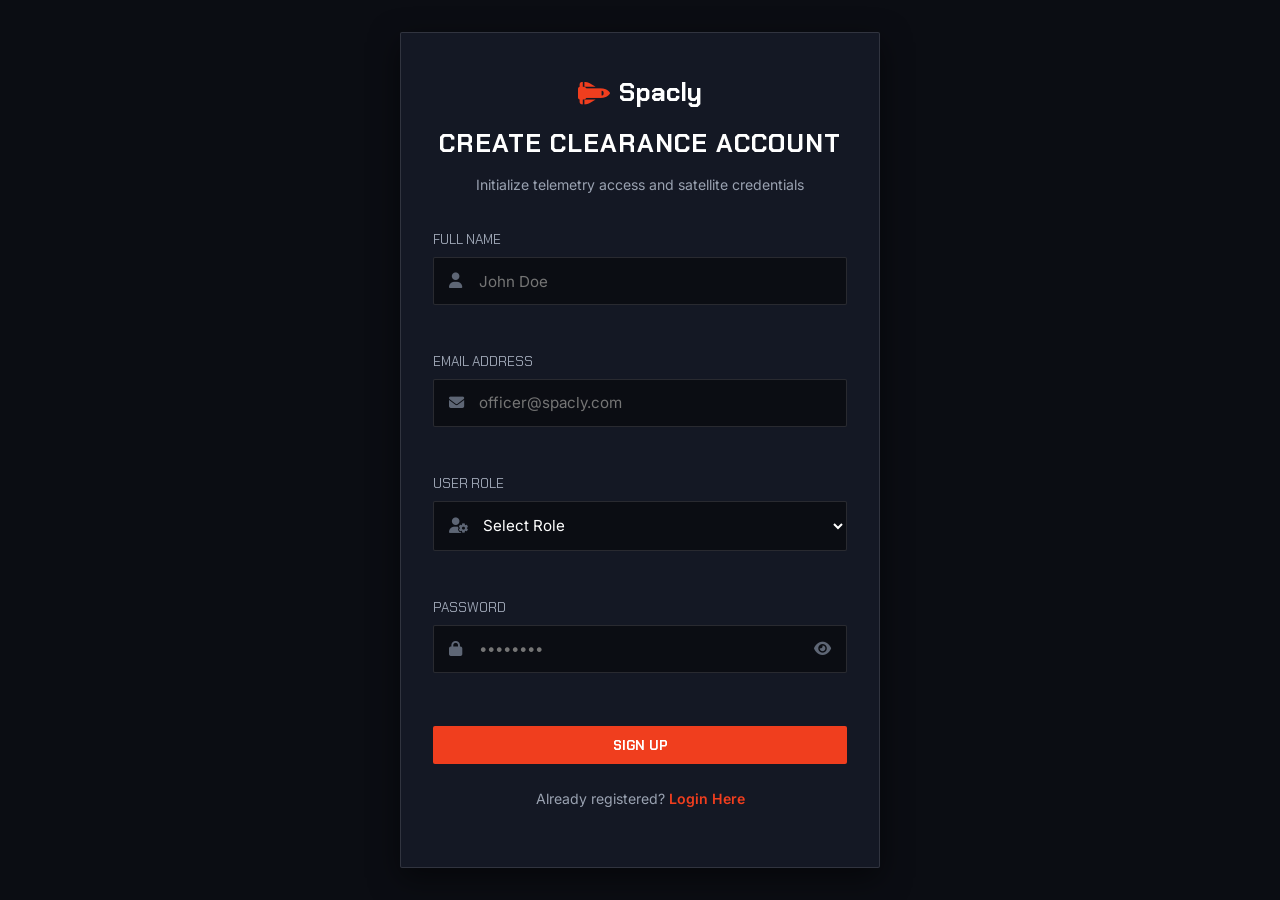
==== auth.html @ 677c9299 "Add files via upload" ====
<!DOCTYPE html>
<html lang="en">

<head>
    <meta charset="UTF-8">
    <meta name="viewport" content="width=device-width, initial-scale=1.0">
    <title>Authentication | Spacly Aerospace</title>

    <link rel="preconnect" href="https://fonts.googleapis.com">
    <link rel="preconnect" href="https://fonts.gstatic.com" crossorigin>
    <link
        href="https://fonts.googleapis.com/css2?family=Chakra+Petch:wght@600;700;800&family=Inter:wght@400;500;600&display=swap"
        rel="stylesheet">
    <link rel="stylesheet" href="https://cdnjs.cloudflare.com/ajax/libs/font-awesome/6.5.1/css/all.min.css" />
    <link rel="stylesheet" href="https://unpkg.com/aos@next/dist/aos.css" />

    <link rel="stylesheet" href="root.css">
    <link rel="stylesheet" href="auth.css">
    <link rel="stylesheet" href="style.css">
</head>

<body>

    <main class="auth-wrapper">
        <div class="container">

            <!-- SIGN UP SECTION -->
            <div class="auth-card" id="signupCard" data-aos="zoom-in">
                <a href="index.html" class="logo">
                    <i class="fa-solid fa-shuttle-space"></i>
                    <span>Spacly</span>
                </a>
                <h2 class="auth-title">Create Clearance Account</h2>
                <p class="auth-subtitle">Initialize telemetry access and satellite credentials</p>

                <form class="auth-form" id="signupForm" novalidate>
                    <div class="input-group">
                        <label for="signupName">Full Name</label>
                        <div class="input-field">
                            <i class="fa-solid fa-user field-icon"></i>
                            <input type="text" id="signupName" placeholder="John Doe" required>
                        </div>
                        <span class="error-msg" id="signupNameError"></span>
                    </div>

                    <div class="input-group">
                        <label for="signupEmail">Email Address</label>
                        <div class="input-field">
                            <i class="fa-solid fa-envelope field-icon"></i>
                            <input type="email" id="signupEmail" placeholder="officer@spacly.com" required>
                        </div>
                        <span class="error-msg" id="signupEmailError"></span>
                    </div>

                    <div class="input-group">
                        <label for="signupRole">User Role</label>
                        <div class="input-field">
                            <i class="fa-solid fa-user-gear field-icon"></i>
                            <select id="signupRole" required>
                                <option value="" disabled selected>Select Role</option>
                                <option value="Client">Client</option>
                                <option value="Admin">Admin</option>
                            </select>
                        </div>
                        <span class="error-msg" id="signupRoleError"></span>
                    </div>

                    <div class="input-group">
                        <label for="signupPassword">Password</label>
                        <div class="input-field">
                            <i class="fa-solid fa-lock field-icon"></i>
                            <input type="password" id="signupPassword" placeholder="••••••••" required>
                            <i class="fa-solid fa-eye toggle-password"></i>
                        </div>
                        <span class="error-msg" id="signupPasswordError"></span>
                    </div>

                    <button type="submit" class="btn-join btn-auth">Sign Up</button>
                </form>

                <p class="auth-switch">Already registered? <a href="#" id="toLoginBtn">Login Here</a></p>
            </div>

            <!-- LOGIN SECTION -->
            <div class="auth-card hidden" id="loginCard" data-aos="zoom-in">
                <a href="index.html" class="logo">
                    <i class="fa-solid fa-shuttle-space"></i>
                    <span>Spacly</span>
                </a>
                <h2 class="auth-title">Mission Control Login</h2>
                <p class="auth-subtitle">Enter orbital credentials to access dashboard</p>

                <form class="auth-form" id="loginForm" novalidate>
                    <div class="input-group">
                        <label for="loginEmail">Email Address</label>
                        <div class="input-field">
                            <i class="fa-solid fa-envelope field-icon"></i>
                            <input type="email" id="loginEmail" placeholder="officer@spacly.com" required>
                        </div>
                        <span class="error-msg" id="loginEmailError"></span>
                    </div>

                    <div class="input-group">
                        <label for="loginPassword">Password</label>
                        <div class="input-field">
                            <i class="fa-solid fa-lock field-icon"></i>
                            <input type="password" id="loginPassword" placeholder="••••••••" required>
                            <i class="fa-solid fa-eye toggle-password"></i>
                        </div>
                        <span class="error-msg" id="loginPasswordError"></span>
                    </div>

                    <div class="forgot-pass-wrapper">
                        <a href="#" id="toForgotBtn">Forgot Password?</a>
                    </div>

                    <button type="submit" class="btn-join btn-auth">Login</button>
                </form>

                <p class="auth-switch">Need clearance? <a href="#" id="toSignupBtn">Sign Up Here</a></p>
            </div>

            <!-- FORGOT PASSWORD SECTION -->
            <div class="auth-card hidden" id="forgotCard" data-aos="zoom-in">
                <a href="index.html" class="logo">
                    <i class="fa-solid fa-shuttle-space"></i>
                    <span>Spacly</span>
                </a>
                <h2 class="auth-title">Reset Passcode</h2>
                <p class="auth-subtitle">Provide your email address to initiate recovery protocol</p>

                <form class="auth-form" id="forgotForm" novalidate>
                    <div class="input-group">
                        <label for="forgotEmail">Email Address</label>
                        <div class="input-field">
                            <i class="fa-solid fa-envelope field-icon"></i>
                            <input type="email" id="forgotEmail" placeholder="officer@spacly.com" required>
                        </div>
                        <span class="error-msg" id="forgotEmailError"></span>
                    </div>

                    <button type="submit" class="btn-join btn-auth">Send Recovery Signal</button>
                </form>

                <p class="auth-switch">Remember credentials? <a href="#" id="backToLoginBtn">Back to Login</a></p>
            </div>

        </div>
    </main>

    <script src="https://unpkg.com/aos@next/dist/aos.js"></script>
    <script src="auth.js"></script>


    <script>

       document.addEventListener('DOMContentLoaded', () => {
    if (typeof AOS !== 'undefined') {
        AOS.init({ duration: 800, once: true });
    }

    const signupCard = document.getElementById('signupCard');
    const loginCard = document.getElementById('loginCard');
    const forgotCard = document.getElementById('forgotCard');

    const toLoginBtn = document.getElementById('toLoginBtn');
    const toSignupBtn = document.getElementById('toSignupBtn');
    const toForgotBtn = document.getElementById('toForgotBtn');
    const backToLoginBtn = document.getElementById('backToLoginBtn');

    function switchCard(hideCard, showCard) {
        hideCard.classList.add('hidden');
        showCard.classList.remove('hidden');
    }

    toLoginBtn.addEventListener('click', (e) => { e.preventDefault(); switchCard(signupCard, loginCard); });
    toSignupBtn.addEventListener('click', (e) => { e.preventDefault(); switchCard(loginCard, signupCard); });
    toForgotBtn.addEventListener('click', (e) => { e.preventDefault(); switchCard(loginCard, forgotCard); });
    backToLoginBtn.addEventListener('click', (e) => { e.preventDefault(); switchCard(forgotCard, loginCard); });

    document.querySelectorAll('.toggle-password').forEach(icon => {
        icon.addEventListener('click', () => {
            const input = icon.previousElementSibling;
            if (input.type === 'password') {
                input.type = 'text';
                icon.classList.replace('fa-eye', 'fa-eye-slash');
            } else {
                input.type = 'password';
                icon.classList.replace('fa-eye-slash', 'fa-eye');
            }
        });
    });

    const alphaRegex = /^[A-Za-z\s]+$/;
    const emailRegex = /^[^\s@]+@[^\s@]+\.[^\s@]+$/;

    const signupForm = document.getElementById('signupForm');
    signupForm.addEventListener('submit', (e) => {
        e.preventDefault();
        let isValid = true;

        const nameInput = document.getElementById('signupName');
        const emailInput = document.getElementById('signupEmail');
        const roleInput = document.getElementById('signupRole');
        const passwordInput = document.getElementById('signupPassword');

        const nameErr = document.getElementById('signupNameError');
        const emailErr = document.getElementById('signupEmailError');
        const roleErr = document.getElementById('signupRoleError');
        const passErr = document.getElementById('signupPasswordError');

        if (!nameInput.value.trim()) {
            nameErr.textContent = 'Name is required.';
            isValid = false;
        } else if (!alphaRegex.test(nameInput.value.trim())) {
            nameErr.textContent = 'Name must only contain alphabets.';
            isValid = false;
        } else {
            nameErr.textContent = '';
        }

        if (!emailInput.value.trim()) {
            emailErr.textContent = 'Email is required.';
            isValid = false;
        } else if (!emailRegex.test(emailInput.value.trim())) {
            emailErr.textContent = 'Invalid email format (e.g. user@domain.com).';
            isValid = false;
        } else {
            emailErr.textContent = '';
        }

        if (!roleInput.value) {
            roleErr.textContent = 'Please select a role.';
            isValid = false;
        } else {
            roleErr.textContent = '';
        }

        if (!passwordInput.value) {
            passErr.textContent = 'Password is required.';
            isValid = false;
        } else if (passwordInput.value.length < 6) {
            passErr.textContent = 'Password must be at least 6 characters.';
            isValid = false;
        } else {
            passErr.textContent = '';
        }

        if (isValid) {
            const userData = {
                name: nameInput.value.trim(),
                email: emailInput.value.trim(),
                role: roleInput.value,
                password: passwordInput.value
            };
            localStorage.setItem('registeredUser', JSON.stringify(userData));
            signupForm.reset();
            switchCard(signupCard, loginCard);
        }
    });

    const loginForm = document.getElementById('loginForm');
    loginForm.addEventListener('submit', (e) => {
        e.preventDefault();
        let isValid = true;

        const emailInput = document.getElementById('loginEmail');
        const passwordInput = document.getElementById('loginPassword');

        const emailErr = document.getElementById('loginEmailError');
        const passErr = document.getElementById('loginPasswordError');

        if (!emailInput.value.trim()) {
            emailErr.textContent = 'Email is required.';
            isValid = false;
        } else if (!emailRegex.test(emailInput.value.trim())) {
            emailErr.textContent = 'Invalid email format.';
            isValid = false;
        } else {
            emailErr.textContent = '';
        }

        if (!passwordInput.value) {
            passErr.textContent = 'Password is required.';
            isValid = false;
        } else {
            passErr.textContent = '';
        }

        if (isValid) {
            const savedUser = JSON.parse(localStorage.getItem('registeredUser'));

            if (savedUser && savedUser.email === emailInput.value.trim() && savedUser.password === passwordInput.value) {
                sessionStorage.setItem('activeUserEmail', savedUser.email);
                sessionStorage.setItem('activeUserRole', savedUser.role);

                // Role-based redirection logic
                if (savedUser.role === 'Admin') {
                    window.location.href = 'admin.html';
                } else {
                    window.location.href = 'client.html';
                }
            } else {
                emailErr.textContent = 'Invalid email or password credentials.';
            }
        }
    });

    const forgotForm = document.getElementById('forgotForm');
    forgotForm.addEventListener('submit', (e) => {
        e.preventDefault();
        const emailInput = document.getElementById('forgotEmail');
        const emailErr = document.getElementById('forgotEmailError');

        if (!emailInput.value.trim()) {
            emailErr.textContent = 'Email is required.';
        } else if (!emailRegex.test(emailInput.value.trim())) {
            emailErr.textContent = 'Invalid email format.';
        } else {
            emailErr.textContent = '';
            window.location.href = 'error.html';
        }
    });
});

    </script>


</body>

</html>
---- root.css ----
/* ==========================================================================
   1. Google Fonts Import (Aerospace Modern & Technical Typography)
   ========================================================================== */
@import url('https://fonts.googleapis.com/css2?family=Inter:wght@300;400;500;600&family=Orbitron:wght@600;700;800;900&family=Rajdhani:wght@500;600;700&display=swap');

/* ==========================================================================
   2. Aerospace Theme Root Variables
   ========================================================================== */
:root {
  /* Primary Backgrounds & Neutrals */
  --color-bg-main: #0b0d13;       /* Deep space canvas */
  --color-bg-surface: #141824;    /* Dark card background */
  --color-bg-overlay: #00000080;   /* Overlay for hero video/images */

  /* Brand Accents & Interactive Elements */
  --color-accent-primary: #f03e1e; /* Rocket thrust orange-red */
  --color-accent-hover: #d32f13;   /* Darker red hover state */
  --color-accent-glow: rgba(240, 62, 30, 0.35); /* Glow shadow for buttons */

  /* Typography Colors */
  --color-text-primary: #ffffff;   /* Crisp white */
  --color-text-secondary: #9aa2b1; /* Metallic light gray */
  --color-text-muted: #5e6675;     /* Subtle grey */
  --border-light: rgba(255, 255, 255, 0.12);

  /* Aerospace Font Families */
  --font-heading: 'Orbitron', 'Rajdhani', sans-serif; /* High-tech industrial heading */
  --font-sans: 'Inter', system-ui, -apple-system, sans-serif; /* Body copy */

  /* Layout & Utility Variables */
  --navbar-height: 80px;
  --transition-smooth: all 0.3s cubic-bezier(0.16, 1, 0.3, 1);

  /* Typography Scale & Line Heights */
  --fs-h1: clamp(2.5rem, 5vw, 4.5rem); /* Responsive fluid header size */
  --fs-h2: 2.25rem;
  --fs-h3: 1.5rem;
  --fs-p: 1rem;
  --lh-body: 1.6;
  --lh-heading: 1.1;

  /* Quick Radius Settings */
  --radius-sm: 4px;
  --radius-md: 6px;
  --radius-lg: 10px;
  --radius-full: 9999px;

  /* Elevation & Shadows */
  --shadow-sm: 0 2px 8px rgba(0, 0, 0, 0.3);
  --shadow-md: 0 8px 24px rgba(0, 0, 0, 0.5);
  --shadow-glow: 0 0 20px var(--color-accent-glow);
}

/* ==========================================================================
   3. Global Reset & Canvas
   ========================================================================== */

* {
  margin: 0;
  padding: 0;
  box-sizing: border-box;
}

html {
  scroll-behavior: smooth;
  /* Removed height: 100% and overflow-y: scroll */
}

body {
  background-color: var(--color-bg-main);
  color: var(--color-text-primary);
  font-family: var(--font-sans);
  line-height: var(--lh-body);
  -webkit-font-smoothing: antialiased;
  
  /* Standard overflow management to prevent horizontal scroll without duplicate vertical bars */
  overflow-x: hidden;
  min-height: 100vh; 
}

.container {
  width: 100%;
  max-width: 1440px;
  margin: 0 auto;
  padding: 0 2rem;
}

/* ==========================================================================
   4. Aerospace Typography Bindings
   ========================================================================== */
h1, h2, h3, h4, h5, h6 {
  font-family: var(--font-heading);
  color: var(--color-text-primary);
  font-weight: 800;
  line-height: var(--lh-heading);
  text-transform: uppercase; /* Gives titles an authoritative tech feel */
  letter-spacing: 0.05em;     /* Expands letter spacing like spacecraft logos */
  margin-bottom: 1rem;
}

h1 { 
  font-size: var(--fs-h1); 
  letter-spacing: 0.08em;
}

h2 { font-size: var(--fs-h2); }
h3 { font-size: var(--fs-h3); }

p {
  font-size: var(--fs-p);
  margin-bottom: 1rem;
  color: var(--color-text-secondary);
}

a {
  text-decoration: none;
  color: inherit;
  transition: var(--transition-smooth);
}

ul {
  list-style: none;
}

/* ==========================================================================
   5. Engineered Buttons
   ========================================================================== */
.btn {
  display: inline-flex;
  align-items: center;
  justify-content: center;
  gap: 0.5rem;
  padding: 0.85rem 1.75rem;
  font-family: var(--font-heading);
  font-size: 0.95rem;
  font-weight: 700;
  text-transform: uppercase;
  letter-spacing: 0.05em;
  line-height: 1;
  border-radius: var(--radius-sm); /* Sleek, sharper edges for aerospace look */
  border: 1px solid transparent;
  cursor: pointer;
  user-select: none;
  white-space: nowrap;
  transition: var(--transition-smooth);
  position: relative;
  overflow: hidden;
}

.btn:active {
  transform: scale(0.98);
}

/* Primary Rocket Orange Button */
.btn-primary {
  background-color: var(--color-accent-primary);
  color: var(--color-text-primary);
  box-shadow: var(--shadow-sm);
}

.btn-primary:hover {
  background-color: var(--color-accent-hover);
  box-shadow: var(--shadow-glow);
  transform: translateY(-2px);
}

/* Secondary / Dark Surface Button */
.btn-secondary {
  background-color: var(--color-bg-surface);
  color: var(--color-text-primary);
  border: 1px solid var(--border-light);
}

.btn-secondary:hover {
  border-color: var(--color-accent-primary);
  color: var(--color-text-primary);
  transform: translateY(-2px);
  box-shadow: var(--shadow-md);
}

/* Ghost / Outline Button */
.btn-outline {
  background-color: transparent;
  color: var(--color-text-primary);
  border: 1px solid var(--color-text-secondary);
}

.btn-outline:hover {
  border-color: var(--color-accent-primary);
  color: var(--color-accent-primary);
  transform: translateY(-2px);
}

/* Button Size Modifier: Large */
.btn-lg {
  padding: 1.1rem 2.25rem;
  font-size: 1.05rem;
  border-radius: var(--radius-md);
}
---- auth.css ----
.auth-wrapper,
.dashboard-wrapper {
  min-height: 100vh;
  display: flex;
  align-items: center;
  justify-content: center;
  padding: 2rem 1rem;
}

.auth-card,
.dashboard-card {
  max-width: 480px;
  width: 100%;
  margin: 0 auto;
  background-color: var(--color-bg-surface);
  border: 1px solid var(--border-light, rgba(255, 255, 255, 0.1));
  border-radius: var(--border-radius-btn, 2px);
  padding: 2.5rem 2rem;
  box-shadow: 0 10px 30px rgba(0, 0, 0, 0.5);
  display: flex;
  flex-direction: column;
  align-items: center;
  text-align: center;
}

.auth-card.hidden {
  display: none !important;
}

.auth-title {
  margin-top: 1rem;
  font-size: 1.6rem;
}

.auth-subtitle {
  color: var(--color-text-secondary);
  font-size: 0.88rem;
  margin-bottom: 2rem;
}

.auth-form {
  width: 100%;
  display: flex;
  flex-direction: column;
  gap: 1.2rem;
  text-align: left;
}

.input-group {
  display: flex;
  flex-direction: column;
  gap: 0.4rem;
}

.input-group label {
  font-family: 'Chakra Petch', sans-serif;
  font-size: 0.85rem;
  color: var(--color-text-secondary);
  text-transform: uppercase;
}

.input-field {
  position: relative;
  display: flex;
  align-items: center;
}

.field-icon {
  position: absolute;
  left: 1rem;
  color: var(--color-text-muted);
  font-size: 0.95rem;
}

.input-field input,
.input-field select {
  width: 100%;
  padding: 0.85rem 2.8rem 0.85rem 2.8rem;
  background-color: var(--color-bg-main);
  border: 1px solid var(--border-light, rgba(255, 255, 255, 0.1));
  color: var(--color-text-primary);
  border-radius: var(--border-radius-btn, 2px);
  outline: none;
  font-family: 'Inter', sans-serif;
  font-size: 0.95rem;
  transition: var(--transition-speed, 0.3s ease);
}

.input-field select option {
  background-color: var(--color-bg-main);
  color: var(--color-text-primary);
}

.input-field input:focus,
.input-field select:focus {
  border-color: var(--color-accent-primary);
}

.toggle-password {
  position: absolute;
  right: 1rem;
  color: var(--color-text-muted);
  cursor: pointer;
  font-size: 0.95rem;
  transition: var(--transition-speed, 0.3s ease);
}

.toggle-password:hover {
  color: var(--color-accent-primary);
}

.error-msg {
  color: var(--color-accent-primary);
  font-size: 0.78rem;
  min-height: 18px;
  display: block;
  margin-top: 2px;
}

.forgot-pass-wrapper {
  text-align: right;
  margin-top: -0.5rem;
}

.forgot-pass-wrapper a {
  font-size: 0.8rem;
  color: var(--color-text-secondary);
  text-decoration: none;
}

.forgot-pass-wrapper a:hover {
  color: var(--color-accent-primary);
}

.btn-auth {
  width: 100%;
  margin-top: 0.5rem;
  border: none;
  cursor: pointer;
}

.auth-switch {
  margin-top: 1.5rem;
  font-size: 0.88rem;
  color: var(--color-text-secondary);
}

.auth-switch a {
  color: var(--color-accent-primary);
  text-decoration: none;
  font-weight: 600;
}

.dash-title {
  margin-top: 1rem;
  font-size: 1.8rem;
}

.dash-welcome {
  color: var(--color-text-secondary);
  margin-top: 0.5rem;
}

.user-badge {
  margin: 1.5rem 0 0.5rem;
  padding: 0.8rem 1.5rem;
  background-color: var(--color-bg-main);
  border: 1px solid var(--color-accent-primary);
  border-radius: var(--border-radius-btn, 2px);
  color: var(--color-text-primary);
  font-family: 'Chakra Petch', sans-serif;
  font-size: 1.1rem;
  display: flex;
  align-items: center;
  gap: 0.8rem;
}

.user-badge i {
  color: var(--color-accent-primary);
}

.role-badge {
  color: var(--color-text-secondary);
  font-size: 0.85rem;
  text-transform: uppercase;
  letter-spacing: 0.05em;
  margin-bottom: 2rem;
}

.btn-logout {
  gap: 0.5rem;
}

@media screen and (max-width: 768px) {
  .auth-wrapper,
  .dashboard-wrapper {
    padding: 1.5rem 0.5rem;
  }

  .auth-card,
  .dashboard-card {
    padding: 2rem 1.25rem;
  }

  .auth-title {
    font-size: 1.35rem;
  }

  .dash-title {
    font-size: 1.4rem;
  }

  .user-badge {
    font-size: 0.95rem;
    padding: 0.6rem 1rem;
    word-break: break-all;
  }
}
---- style.css ----
h1, h2, h3, h4, h5, h6 {
  font-family: 'Chakra Petch', sans-serif;
  color: var(--color-text-primary);
  font-weight: 700;
  text-transform: uppercase;
  letter-spacing: 0.04em;
}

h1 { font-size: clamp(2.5rem, 5vw, 4rem); }
h2 { font-size: 2.2rem; }
h3 { font-size: 1.5rem; }

.header {
  position: fixed;
  top: 0;
  left: 0;
  width: 100%;
  height: var(--navbar-height);
  background-color: rgba(11, 13, 19, 0.92);
  backdrop-filter: blur(12px);
  -webkit-backdrop-filter: blur(12px);
  z-index: 1000;
  border-bottom: 1px solid var(--border-light, rgba(255, 255, 255, 0.1));
}

.header-container {
  display: flex;
  align-items: center;
  justify-content: space-between;
  height: 100%;
}

.logo {
  display: flex;
  align-items: center;
  gap: 0.6rem;
  font-family: 'Chakra Petch', sans-serif;
  font-size: 1.6rem;
  font-weight: 700;
  color: var(--color-text-primary);
  text-decoration: none;
}

.logo i {
  color: var(--color-accent-primary);
}

.mobile-nav-header,
.mobile-nav-footer {
  display: none;
}

.nav-list {
  display: flex;
  align-items: center;
  gap: 2rem;
  list-style: none;
}

.nav-link {
  font-family: 'Chakra Petch', sans-serif;
  font-size: 0.95rem;
  font-weight: 600;
  color: var(--color-text-secondary);
  text-decoration: none;
  text-transform: uppercase;
  transition: var(--transition-speed, 0.3s ease);
  position: relative;
  padding: 0.5rem 0;
}

.nav-link:hover,
.nav-link.active {
  color: var(--color-accent-primary);
}

.nav-link.active::after {
  content: '';
  position: absolute;
  bottom: -2px;
  left: 0;
  width: 100%;
  height: 2px;
  background-color: var(--color-accent-primary);
}

.header-actions {
  display: flex;
  align-items: center;
  gap: 1.25rem;
}

.action-icon {
  background: none;
  border: none;
  color: var(--color-text-primary);
  font-size: 1.1rem;
  cursor: pointer;
  position: relative;
}

.cart-badge {
  position: absolute;
  top: -8px;
  right: -8px;
  background-color: var(--color-accent-primary);
  color: #ffffff;
  font-size: 0.65rem;
  font-weight: 700;
  width: 16px;
  height: 16px;
  border-radius: 50%;
  display: flex;
  align-items: center;
  justify-content: center;
}

.btn-join {
  background-color: var(--color-accent-primary);
  color: #ffffff;
  padding: 0.65rem 1.4rem;
  font-family: 'Chakra Petch', sans-serif;
  font-weight: 700;
  text-decoration: none;
  text-transform: uppercase;
  border-radius: var(--border-radius-btn, 2px);
  transition: var(--transition-speed, 0.3s ease);
  display: inline-flex;
  align-items: center;
  justify-content: center;
}

.btn-join:hover {
  background-color: var(--color-accent-hover);
  box-shadow: 0 0 15px var(--color-accent-glow);
}

.hamburger {
  display: none;
  flex-direction: column;
  justify-content: space-between;
  width: 28px;
  height: 20px;
  background: none;
  border: none;
  cursor: pointer;
  z-index: 1001;
}

.hamburger .bar {
  width: 100%;
  height: 2px;
  background-color: var(--color-text-primary);
  transition: var(--transition-speed, 0.3s ease);
}

.footer {
  background-color: var(--color-bg-surface);
  border-top: 1px solid var(--border-light, rgba(255, 255, 255, 0.1));
  padding: 5rem 0 2rem;
  margin-top: 6rem;
}

.footer-grid {
  display: grid;
  grid-template-columns: 2fr 1fr 1fr 1.5fr;
  gap: 3rem;
  margin-bottom: 4rem;
}

.footer-col-about p {
  color: var(--color-text-secondary);
  margin: 1.2rem 0;
  font-size: 0.95rem;
  max-width: 320px;
}

.social-links {
  display: flex;
  gap: 0.8rem;
}

.social-links a {
  width: 38px;
  height: 38px;
  border-radius: var(--border-radius-btn, 2px);
  background-color: rgba(255, 255, 255, 0.05);
  display: flex;
  align-items: center;
  justify-content: center;
  color: var(--color-text-primary);
  text-decoration: none;
  border: 1px solid var(--border-light, rgba(255, 255, 255, 0.1));
  transition: var(--transition-speed, 0.3s ease);
}

.social-links a:hover {
  border-color: var(--color-accent-primary);
  color: var(--color-accent-primary);
}

.footer-col-links h4,
.footer-col-newsletter h4 {
  font-size: 1.1rem;
  margin-bottom: 1.5rem;
  color: var(--color-text-primary);
}

.footer-menu {
  list-style: none;
  display: flex;
  flex-direction: column;
  gap: 0.8rem;
}

.footer-link {
  color: var(--color-text-secondary);
  text-decoration: none;
  transition: var(--transition-speed, 0.3s ease);
  font-size: 0.9rem;
}

.footer-link:hover,
.footer-link.active {
  color: var(--color-accent-primary);
  padding-left: 4px;
}

.newsletter-desc {
  font-size: 0.85rem;
  color: var(--color-text-secondary);
  margin-bottom: 1rem;
}

.newsletter-form {
  display: flex;
  flex-direction: column;
  gap: 0.8rem;
}

.newsletter-input {
  width: 100%;
  padding: 0.8rem 1rem;
  background-color: var(--color-bg-main);
  border: 1px solid var(--border-light, rgba(255, 255, 255, 0.1));
  color: #ffffff;
  border-radius: var(--border-radius-btn, 2px);
  outline: none;
}

.newsletter-input:focus {
  border-color: var(--color-accent-primary);
}

.btn-submit {
  border: none;
  cursor: pointer;
  width: 100%;
}

.footer-bottom {
  border-top: 1px solid var(--border-light, rgba(255, 255, 255, 0.1));
  padding-top: 2rem;
  display: flex;
  justify-content: space-between;
  align-items: center;
  color: var(--color-text-muted);
  font-size: 0.85rem;
}

@media screen and (max-width: 768px) {
  .hamburger {
    display: flex;
  }

  .desktop-join-btn {
    display: none;
  }

  .nav-menu {
    position: fixed;
    top: 0;
    right: -100%;
    width: 80%;
    max-width: 320px;
    height: 100vh;
    background-color: var(--color-bg-surface);
    border-left: 1px solid var(--border-light, rgba(255, 255, 255, 0.1));
    padding: 2.5rem 2rem;
    display: flex;
    flex-direction: column;
    justify-content: space-between;
    transition: right 0.4s ease;
  }

  .nav-menu.active {
    right: 0;
  }

  .mobile-nav-header {
    display: block;
    padding-bottom: 1.5rem;
    border-bottom: 1px solid var(--border-light, rgba(255, 255, 255, 0.1));
  }

  .mobile-nav-footer {
    display: block;
    padding-top: 1.5rem;
    border-top: 1px solid var(--border-light, rgba(255, 255, 255, 0.1));
  }

  .mobile-join-btn {
    width: 100%;
    text-align: center;
  }

  .nav-list {
    flex-direction: column;
    align-items: flex-start;
    gap: 1.5rem;
    margin: 2rem 0;
  }

  .nav-link {
    font-size: 1.2rem;
  }

  .hamburger.active .bar:nth-child(1) {
    transform: translateY(9px) rotate(45deg);
  }
  .hamburger.active .bar:nth-child(2) {
    opacity: 0;
  }
  .hamburger.active .bar:nth-child(3) {
    transform: translateY(-9px) rotate(-45deg);
  }

  .footer-grid {
    grid-template-columns: 1fr;
    gap: 2.5rem;
  }

  .footer-bottom {
    flex-direction: column;
    gap: 1rem;
    text-align: center;
  }
}






/* ==========================================================================
   Aerospace Hero Section Styles
   ========================================================================== */

.hero-aerospace {
  position: relative;
  min-height: 100vh;
  display: flex;
  align-items: center;
  justify-content: center;
  padding: calc(var(--navbar-height, 80px) + 2rem) 0 4rem 0;
  overflow: hidden;
  background-color: var(--color-bg-main, #0b0d13);
}

/* --- Atmospheric Overlay & Grid Backgrounds --- */
.hero-bg-overlay {
  position: absolute;
  inset: 0;
  background: radial-gradient(
    circle at 65% 35%, 
    rgba(20, 24, 36, 0.95) 0%, 
    var(--color-bg-main, #0b0d13) 75%
  );
  z-index: 1;
}

.hero-grid-pattern {
  position: absolute;
  inset: 0;
  background-image: 
    linear-gradient(var(--border-light, rgba(255, 255, 255, 0.12)) 1px, transparent 1px),
    linear-gradient(90deg, var(--border-light, rgba(255, 255, 255, 0.12)) 1px, transparent 1px);
  background-size: 50px 50px;
  opacity: 0.12;
  mask-image: radial-gradient(circle at center, black 30%, transparent 85%);
  z-index: 1;
}

.hero-radar-glow {
  position: absolute;
  top: 15%;
  right: 12%;
  width: 520px;
  height: 520px;
  background: radial-gradient(
    circle, 
    var(--color-accent-glow, rgba(240, 62, 30, 0.35)) 0%, 
    transparent 70%
  );
  filter: blur(70px);
  opacity: 0.7;
  z-index: 1;
  pointer-events: none;
}

.hero-container {
  position: relative;
  z-index: 2;
  display: grid;
  grid-template-columns: 1.15fr 0.85fr;
  gap: 3.5rem;
  align-items: center;
}

/* --- Left Column: Content & Typography --- */
.hero-content {
  display: flex;
  flex-direction: column;
}

.hero-badge {
  display: inline-flex;
  align-items: center;
  gap: 0.6rem;
  width: fit-content;
  padding: 0.45rem 1rem;
  background: rgba(20, 24, 36, 0.75);
  border: 1px solid var(--border-light, rgba(255, 255, 255, 0.12));
  border-radius: var(--radius-full, 9999px);
  margin-bottom: 1.75rem;
  backdrop-filter: blur(10px);
  box-shadow: 0 4px 15px rgba(0, 0, 0, 0.3);
}

.badge-dot {
  width: 7px;
  height: 7px;
  background-color: var(--color-accent-primary, #f03e1e);
  border-radius: 50%;
  box-shadow: 0 0 10px var(--color-accent-primary, #f03e1e);
  animation: pulse-beacon 1.8s infinite alternate ease-in-out;
  /* margin-top: 25px; */
}

.badge-text {
  font-family: var(--font-heading);
  font-size: 0.75rem;
  font-weight: 700;
  letter-spacing: 0.12em;
  color: var(--color-text-secondary, #9aa2b1);
}

.hero-title {
  margin-bottom: 1.25rem;
  font-size: var(--fs-h1, clamp(2.5rem, 5vw, 4.5rem));
  line-height: var(--lh-heading, 1.1);
  letter-spacing: 0.06em;
}

.text-gradient {
  background: linear-gradient(135deg, #ffffff 25%, var(--color-accent-primary, #f03e1e) 100%);
  -webkit-background-clip: text;
  -webkit-text-fill-color: transparent;
  display: inline-block;
}

.hero-description {
  font-size: 1.05rem;
  max-width: 580px;
  margin-bottom: 2.25rem;
  color: var(--color-text-secondary, #9aa2b1);
  line-height: var(--lh-body, 1.6);
}

/* --- Action Buttons --- */
.hero-actions {
  display: flex;
  align-items: center;
  gap: 1.25rem;
  margin-bottom: 3rem;
}

.hero-btn {
  box-shadow: var(--shadow-md, 0 8px 24px rgba(0, 0, 0, 0.5));
}

.btn-icon {
  transition: transform 0.3s cubic-bezier(0.16, 1, 0.3, 1);
}

.btn-primary:hover .btn-icon {
  transform: translateX(5px);
}

/* --- Telemetry Stats --- */
.hero-stats-grid {
  display: grid;
  grid-template-columns: repeat(3, 1fr);
  gap: 1.25rem;
  padding-top: 2rem;
  border-top: 1px solid var(--border-light, rgba(255, 255, 255, 0.12));
}

.stat-card {
  background: rgba(20, 24, 36, 0.55);
  border-left: 2px solid var(--color-accent-primary, #f03e1e);
  padding: 0.85rem 1rem;
  border-radius: 0 var(--radius-sm, 4px) var(--radius-sm, 4px) 0;
  backdrop-filter: blur(6px);
  transition: var(--transition-smooth);
}

.stat-card:hover {
  background: rgba(20, 24, 36, 0.85);
  transform: translateY(-2px);
  box-shadow: 0 4px 15px rgba(0, 0, 0, 0.4);
}

.stat-value {
  font-family: var(--font-heading);
  font-size: 1.65rem;
  font-weight: 800;
  color: var(--color-text-primary, #ffffff);
  line-height: 1;
}

.stat-unit {
  font-size: 0.85rem;
  color: var(--color-accent-primary, #f03e1e);
  font-weight: 700;
  margin-left: 0.15rem;
}

.stat-label {
  font-size: 0.75rem;
  color: var(--color-text-muted, #5e6675);
  text-transform: uppercase;
  letter-spacing: 0.06em;
  margin-top: 0.35rem;
  font-weight: 600;
}

/* --- Right Column: Visual Radar Unit --- */
.hero-visual {
  display: flex;
  justify-content: center;
  align-items: center;
}

.hud-target-ring {
  position: relative;
  width: 360px;
  height: 360px;
  border-radius: 50%;
  border: 1px dashed rgba(255, 255, 255, 0.2);
  background: rgba(20, 24, 36, 0.35);
  box-shadow: 
    0 0 40px rgba(0, 0, 0, 0.7), 
    inset 0 0 25px var(--color-accent-glow, rgba(240, 62, 30, 0.35));
  display: flex;
  align-items: center;
  justify-content: center;
  backdrop-filter: blur(4px);
}

.hud-target-ring::before {
  content: '';
  position: absolute;
  inset: 18px;
  border-radius: 50%;
  border: 1px solid rgba(255, 255, 255, 0.08);
}

.radar-sweep {
  position: absolute;
  inset: 0;
  border-radius: 50%;
  background: conic-gradient(
    from 0deg, 
    transparent 65%, 
    var(--color-accent-glow, rgba(240, 62, 30, 0.35)) 100%
  );
  animation: radar-spin 5s linear infinite;
}

.hud-core {
  position: relative;
  z-index: 2;
  text-align: center;
  background: rgba(11, 13, 19, 0.85);
  padding: 1rem 1.5rem;
  border-radius: var(--radius-md, 6px);
  border: 1px solid var(--border-light, rgba(255, 255, 255, 0.12));
}

.core-node {
  width: 12px;
  height: 12px;
  background: var(--color-accent-primary, #f03e1e);
  border-radius: 50%;
  margin: 0 auto 0.5rem auto;
  box-shadow: 0 0 12px var(--color-accent-primary, #f03e1e);
  animation: pulse-beacon 1.2s infinite alternate ease-in-out;
}

.hud-readout {
  font-family: var(--font-heading);
  font-size: 0.75rem;
  letter-spacing: 0.1em;
  color: var(--color-text-primary, #ffffff);
  font-weight: 700;
}

.hud-marker {
  position: absolute;
  font-family: var(--font-heading);
  font-size: 0.85rem;
  color: var(--color-accent-primary, #f03e1e);
  opacity: 0.6;
}

.marker-tl { top: 12px; left: 12px; }
.marker-tr { top: 12px; right: 12px; }
.marker-bl { bottom: 12px; left: 12px; }
.marker-br { bottom: 12px; right: 12px; }

/* --- Keyframe Animations --- */
@keyframes radar-spin {
  from { transform: rotate(0deg); }
  to { transform: rotate(360deg); }
}

@keyframes pulse-beacon {
  0% { opacity: 0.3; transform: scale(0.85); }
  100% { opacity: 1; transform: scale(1.2); }
}

/* ==========================================================================
   Responsive Breakpoints (Strictly Max-Width Rules)
   ========================================================================== */

/* Tablet & Mobile Screens (<= 768px) */
@media (max-width: 768px) {
  .hero-aerospace {
    padding: calc(var(--navbar-height, 80px) + 1.5rem) 0 3rem 0;
    min-height: auto;
  }

  .hero-container {
    grid-template-columns: 1fr;
    gap: 2.5rem;
    text-align: center;
  }

  .hero-badge {
    margin-left: auto;
    margin-right: auto;
  }

  .hero-title {
    font-size: clamp(2rem, 7vw, 3rem);
  }

  .hero-description {
    margin-left: auto;
    margin-right: auto;
    font-size: 0.95rem;
  }

  .hero-actions {
    flex-direction: column;
    width: 100%;
    gap: 0.85rem;
  }

  .hero-actions .btn {
    width: 100%;
  }

  .hero-stats-grid {
    grid-template-columns: repeat(2, 1fr);
    gap: 1rem;
    text-align: left;
  }

  .hud-target-ring {
    width: 280px;
    height: 280px;
  }

  .hero-radar-glow {
    width: 320px;
    height: 320px;
    top: 50%;
    right: 50%;
    transform: translate(50%, -50%);
  }
}

/* Small Screens & Foldables (e.g., Galaxy Z Fold Cover Display <= 400px) */
@media (max-width: 400px) {
  .hero-stats-grid {
    grid-template-columns: 1fr;
    gap: 0.75rem;
  }

  .hud-target-ring {
    width: 220px;
    height: 220px;
  }

  .stat-value {
    font-size: 1.4rem;
  }

  .badge-text {
    font-size: 0.65rem;
    /* margin-top: 25px; */
  }
}









/* ==========================================================================
   Payloads & Capabilities Section Styles
   ========================================================================== */

.payloads-section {
  position: relative;
  padding: 6rem 0;
  background-color: var(--color-bg-main, #0b0d13);
  border-top: 1px solid var(--border-light, rgba(255, 255, 255, 0.12));
}

/* Header Component */
.section-header {
  text-align: center;
  max-width: 700px;
  margin: 0 auto 4rem auto;
}

.header-badge {
  display: inline-flex;
  align-items: center;
  gap: 0.6rem;
  padding: 0.4rem 0.9rem;
  background: rgba(20, 24, 36, 0.75);
  border: 1px solid var(--border-light, rgba(255, 255, 255, 0.12));
  border-radius: var(--radius-full, 9999px);
  margin-bottom: 1.25rem;
}

.section-title {
  font-size: var(--fs-h2, 2.25rem);
  margin-bottom: 1rem;
}

.section-description {
  color: var(--color-text-secondary, #9aa2b1);
  font-size: 1.05rem;
  margin-bottom: 0;
}

/* Grid Layout */
.payloads-grid {
  display: grid;
  grid-template-columns: repeat(3, 1fr);
  gap: 2rem;
  align-items: stretch;
}

/* Card Styling */
.payload-card {
  position: relative;
  background: var(--color-bg-surface, #141824);
  border: 1px solid var(--border-light, rgba(255, 255, 255, 0.12));
  border-radius: var(--radius-lg, 10px);
  padding: 2.25rem 1.75rem;
  display: flex;
  flex-direction: column;
  transition: var(--transition-smooth, all 0.3s cubic-bezier(0.16, 1, 0.3, 1));
}

.payload-card:hover {
  transform: translateY(-6px);
  border-color: var(--color-accent-primary, #f03e1e);
  box-shadow: var(--shadow-md, 0 8px 24px rgba(0, 0, 0, 0.5));
}

/* Active Highlight Card */
.payload-card.active-card {
  border-color: rgba(240, 62, 30, 0.5);
  box-shadow: var(--shadow-glow, 0 0 20px rgba(240, 62, 30, 0.35));
}

.card-status {
  position: absolute;
  top: 1.25rem;
  right: 1.25rem;
  font-family: var(--font-heading);
  font-size: 0.65rem;
  letter-spacing: 0.08em;
  color: var(--color-text-muted, #5e6675);
  border: 1px solid var(--border-light, rgba(255, 255, 255, 0.12));
  padding: 0.25rem 0.6rem;
  border-radius: var(--radius-sm, 4px);
}

.card-status.status-active {
  color: var(--color-accent-primary, #f03e1e);
  border-color: var(--color-accent-primary, #f03e1e);
  background: rgba(240, 62, 30, 0.1);
}

.card-icon {
  width: 52px;
  height: 52px;
  background: rgba(255, 255, 255, 0.04);
  border: 1px solid var(--border-light, rgba(255, 255, 255, 0.12));
  border-radius: var(--radius-md, 6px);
  display: flex;
  align-items: center;
  justify-content: center;
  color: var(--color-accent-primary, #f03e1e);
  margin-bottom: 1.5rem;
}

.card-title {
  font-size: 1.3rem;
  margin-bottom: 0.75rem;
}

.card-text {
  font-size: 0.925rem;
  line-height: 1.6;
  margin-bottom: 1.75rem;
  flex-grow: 1;
}

/* Specs Bar Inside Card */
.card-specs {
  display: grid;
  grid-template-columns: repeat(3, 1fr);
  gap: 0.5rem;
  padding: 0.85rem 0;
  border-top: 1px dashed var(--border-light, rgba(255, 255, 255, 0.12));
  border-bottom: 1px dashed var(--border-light, rgba(255, 255, 255, 0.12));
  margin-bottom: 1.5rem;
  text-align: center;
}

.spec-item {
  display: flex;
  flex-direction: column;
}

.spec-label {
  font-family: var(--font-heading);
  font-size: 0.625rem;
  color: var(--color-text-muted, #5e6675);
  letter-spacing: 0.05em;
}

.spec-val {
  font-family: var(--font-heading);
  font-size: 0.85rem;
  font-weight: 700;
  color: var(--color-text-primary, #ffffff);
  margin-top: 0.2rem;
}

.btn-card {
  width: 100%;
  padding: 0.75rem 1rem;
}

/* ==========================================================================
   Max-Width Media Query (Targeting 768px and under)
   ========================================================================== */
@media (max-width: 768px) {
  .payloads-section {
    padding: 4rem 0;
  }

  .section-header {
    margin-bottom: 2.5rem;
  }

  .section-title {
    font-size: 1.75rem;
  }

  .payloads-grid {
    grid-template-columns: 1fr;
    gap: 1.5rem;
  }

  .payload-card {
    padding: 1.75rem 1.25rem;
  }
}

/* Ultra-narrow displays (e.g. Galaxy Z Fold Cover) */
@media (max-width: 400px) {
  .card-specs {
    grid-template-columns: 1fr;
    gap: 0.6rem;
  }

  .card-status {
    position: static;
    display: inline-block;
    margin-bottom: 1rem;
    width: fit-content;
  }
}








/* ==========================================================================
   Mission Control & Terminal Section Styles
   ========================================================================== */

.terminal-section {
  position: relative;
  padding: 6rem 0;
  background-color: var(--color-bg-main, #0b0d13);
  border-top: 1px solid var(--border-light, rgba(255, 255, 255, 0.12));
}

.terminal-grid {
  display: grid;
  grid-template-columns: 0.9fr 1.1fr;
  gap: 3.5rem;
  align-items: center;
}

/* Left Info Content */
.terminal-info {
  display: flex;
  flex-direction: column;
}

.terminal-actions {
  display: flex;
  align-items: center;
  gap: 1.25rem;
  margin-top: 2rem;
}

/* Right Console Box Styling */
.terminal-console {
  background: #08090d;
  border: 1px solid var(--border-light, rgba(255, 255, 255, 0.12));
  border-radius: var(--radius-lg, 10px);
  box-shadow: var(--shadow-md, 0 8px 24px rgba(0, 0, 0, 0.5)), 0 0 30px rgba(0, 0, 0, 0.8);
  overflow: hidden;
  font-family: monospace, var(--font-heading);
}

/* Console Top Navigation Bar */
.console-header {
  background: var(--color-bg-surface, #141824);
  padding: 0.75rem 1.25rem;
  display: flex;
  align-items: center;
  justify-content: space-between;
  border-bottom: 1px solid var(--border-light, rgba(255, 255, 255, 0.12));
}

.console-dots {
  display: flex;
  gap: 0.4rem;
}

.dot {
  width: 10px;
  height: 10px;
  border-radius: 50%;
}

.dot-red { background: #f03e1e; }
.dot-yellow { background: #e6a23c; }
.dot-green { background: #67c23a; }

.console-title {
  font-size: 0.75rem;
  color: var(--color-text-muted, #5e6675);
  letter-spacing: 0.05em;
}

.console-link-btn {
  color: var(--color-text-secondary, #9aa2b1);
  display: flex;
  align-items: center;
  transition: var(--transition-smooth);
}

.console-link-btn:hover {
  color: var(--color-accent-primary, #f03e1e);
}

/* Console Body Output Screen */
.console-body {
  padding: 1.5rem;
  font-size: 0.825rem;
  line-height: 1.8;
  color: #c5cbd3;
  min-height: 220px;
}

.console-line {
  margin-bottom: 0.25rem;
}

.text-muted { color: var(--color-text-muted, #5e6675); }
.text-success { color: #67c23a; }
.text-accent { color: var(--color-accent-primary, #f03e1e); }

.console-prompt {
  display: flex;
  align-items: center;
  gap: 0.5rem;
  margin-top: 0.5rem;
}

.prompt-symbol {
  color: var(--color-accent-primary, #f03e1e);
  font-weight: bold;
}

.typing-cursor {
  display: inline-block;
  width: 8px;
  height: 15px;
  background: var(--color-accent-primary, #f03e1e);
  animation: cursor-blink 1s infinite;
}

/* Console Bottom Controls */
.console-footer {
  background: rgba(20, 24, 36, 0.6);
  padding: 0.75rem 1.25rem;
  display: flex;
  align-items: center;
  gap: 0.75rem;
  border-top: 1px solid var(--border-light, rgba(255, 255, 255, 0.12));
}

.hud-pill {
  font-size: 0.7rem;
  padding: 0.3rem 0.6rem;
  background: rgba(0, 0, 0, 0.4);
  border: 1px solid var(--border-light, rgba(255, 255, 255, 0.12));
  border-radius: var(--radius-sm, 4px);
  color: var(--color-text-secondary, #9aa2b1);
  transition: var(--transition-smooth);
}

.hud-pill:hover {
  border-color: var(--color-accent-primary, #f03e1e);
  color: var(--color-text-primary, #ffffff);
}

.pill-val {
  color: var(--color-text-primary, #ffffff);
  font-weight: bold;
}

.pill-action {
  margin-left: auto;
  color: var(--color-accent-primary, #f03e1e);
  border-color: rgba(240, 62, 30, 0.4);
  font-weight: bold;
}

.pill-action:hover {
  background: var(--color-accent-primary, #f03e1e);
  color: var(--color-text-primary, #ffffff);
}

/* Cursor Blink Keyframe */
@keyframes cursor-blink {
  0%, 100% { opacity: 0; }
  50% { opacity: 1; }
}

/* ==========================================================================
   Max-Width 768px Responsive Query
   ========================================================================== */
@media (max-width: 768px) {
  .terminal-section {
    padding: 4rem 0;
  }

  .terminal-grid {
    grid-template-columns: 1fr;
    gap: 2.5rem;
  }

  .terminal-actions {
    flex-direction: column;
    width: 100%;
    gap: 0.85rem;
  }

  .terminal-actions .btn {
    width: 100%;
  }

  .console-footer {
    flex-wrap: wrap;
    gap: 0.5rem;
  }

  .pill-action {
    margin-left: 0;
    width: 100%;
    text-align: center;
  }
}

/* Ultra-Narrow Display Adjustments (e.g., Galaxy Z Fold Cover <= 400px) */
@media (max-width: 400px) {
  .console-body {
    padding: 1rem;
    font-size: 0.75rem;
  }

  .hud-pill {
    width: 100%;
    text-align: center;
  }
}









/* ==========================================================================
   Specifications & System Diagnostics Matrix Section
   ========================================================================== */

.specs-section {
  position: relative;
  padding: 6rem 0;
  background-color: var(--color-bg-main, #0b0d13);
  border-top: 1px solid var(--border-light, rgba(255, 255, 255, 0.12));
}

/* Card Wrapper */
.specs-card-wrapper {
  background: var(--color-bg-surface, #141824);
  border: 1px solid var(--border-light, rgba(255, 255, 255, 0.12));
  border-radius: var(--radius-lg, 10px);
  overflow: hidden;
  box-shadow: var(--shadow-md, 0 8px 24px rgba(0, 0, 0, 0.5));
}

/* Diagnostic Toolbar */
.specs-toolbar {
  display: flex;
  align-items: center;
  justify-content: space-between;
  padding: 1rem 1.75rem;
  background: rgba(0, 0, 0, 0.3);
  border-bottom: 1px solid var(--border-light, rgba(255, 255, 255, 0.12));
}

.toolbar-status {
  display: flex;
  align-items: center;
  gap: 0.6rem;
}

.status-dot {
  width: 8px;
  height: 8px;
  background-color: #67c23a;
  border-radius: 50%;
  box-shadow: 0 0 8px #67c23a;
}

.status-label {
  font-family: var(--font-heading);
  font-size: 0.75rem;
  color: var(--color-text-secondary, #9aa2b1);
  letter-spacing: 0.08em;
}

.toolbar-btn {
  padding: 0.5rem 1rem;
  font-size: 0.8rem;
}

/* Specs Table Rows */
.specs-table {
  display: flex;
  flex-direction: column;
}

.specs-row {
  display: grid;
  grid-template-columns: 1.2fr 1.5fr 0.8fr 0.8fr;
  align-items: center;
  padding: 1.25rem 1.75rem;
  border-bottom: 1px solid var(--border-light, rgba(255, 255, 255, 0.12));
  transition: var(--transition-smooth, all 0.3s cubic-bezier(0.16, 1, 0.3, 1));
}

.specs-row:hover {
  background: rgba(255, 255, 255, 0.02);
}

.spec-col {
  font-size: 0.9rem;
}

.spec-name {
  display: flex;
  align-items: center;
  gap: 0.85rem;
  color: var(--color-text-primary, #ffffff);
}

.spec-id {
  font-family: var(--font-heading);
  font-size: 0.68rem;
  padding: 0.2rem 0.5rem;
  background: rgba(255, 255, 255, 0.05);
  border: 1px solid var(--border-light, rgba(255, 255, 255, 0.12));
  border-radius: var(--radius-sm, 4px);
  color: var(--color-accent-primary, #f03e1e);
}

.spec-val {
  color: var(--color-text-secondary, #9aa2b1);
}

.status-tag {
  font-family: var(--font-heading);
  font-size: 0.65rem;
  padding: 0.25rem 0.6rem;
  border-radius: var(--radius-sm, 4px);
  letter-spacing: 0.05em;
  font-weight: 700;
}

.status-online {
  background: rgba(103, 194, 58, 0.15);
  color: #67c23a;
  border: 1px solid rgba(103, 194, 58, 0.3);
}

.status-standby {
  background: rgba(230, 162, 60, 0.15);
  color: #e6a23c;
  border: 1px solid rgba(230, 162, 60, 0.3);
}

.spec-action {
  text-align: right;
}

.spec-link {
  font-family: var(--font-heading);
  font-size: 0.8rem;
  color: var(--color-accent-primary, #f03e1e);
  font-weight: 700;
}

.spec-link:hover {
  color: var(--color-text-primary, #ffffff);
}

/* Specs Footer */
.specs-footer {
  padding: 1.75rem;
  background: rgba(0, 0, 0, 0.2);
  display: flex;
  align-items: center;
  justify-content: space-between;
  gap: 1.5rem;
}

.specs-footer-text {
  margin-bottom: 0;
  font-size: 0.95rem;
  color: var(--color-text-secondary, #9aa2b1);
}

.specs-footer-actions {
  display: flex;
  gap: 1rem;
}

/* ==========================================================================
   Max-Width 768px Responsive Media Query
   ========================================================================== */
@media (max-width: 768px) {
  .specs-section {
    padding: 4rem 0;
  }

  .specs-toolbar {
    flex-direction: column;
    align-items: flex-start;
    gap: 1rem;
  }

  .toolbar-btn {
    width: 100%;
    text-align: center;
  }

  /* Transform table rows into cards on smaller screens */
  .specs-row {
    grid-template-columns: 1fr;
    gap: 0.75rem;
    padding: 1.25rem;
  }

  .spec-action {
    text-align: left;
    margin-top: 0.5rem;
  }

  .specs-footer {
    flex-direction: column;
    text-align: center;
  }

  .specs-footer-actions {
    flex-direction: column;
    width: 100%;
    gap: 0.75rem;
  }

  .specs-footer-actions .btn {
    width: 100%;
  }
}

/* Narrow Display Adjustments (e.g. Galaxy Z Fold Cover <= 400px) */
@media (max-width: 400px) {
  .spec-name {
    flex-direction: column;
    align-items: flex-start;
    gap: 0.35rem;
  }
}








/* ==========================================================================
   Launch & Deployment Timeline Section Styles
   ========================================================================== */

.timeline-section {
  position: relative;
  padding: 6rem 0;
  background-color: var(--color-bg-main, #0b0d13);
  border-top: 1px solid var(--border-light, rgba(255, 255, 255, 0.12));
}

.timeline-container {
  position: relative;
  max-width: 900px;
  margin: 0 auto 4rem auto;
  padding-left: 2.5rem;
}

/* Vertical Guidance Track */
.timeline-container::before {
  content: '';
  position: absolute;
  top: 0;
  bottom: 0;
  left: 12px;
  width: 2px;
  background: linear-gradient(
    180deg, 
    var(--color-accent-primary, #f03e1e) 0%, 
    var(--border-light, rgba(255, 255, 255, 0.12)) 80%,
    transparent 100%
  );
}

/* Timeline Cards */
.timeline-item {
  position: relative;
  margin-bottom: 2.5rem;
}

.timeline-item:last-child {
  margin-bottom: 0;
}

/* Node Marker */
.timeline-marker {
  position: absolute;
  left: -2.5rem;
  top: 0;
  width: 26px;
  height: 26px;
  display: flex;
  align-items: center;
  justify-content: center;
}

.marker-node {
  width: 12px;
  height: 12px;
  background: var(--color-bg-surface, #141824);
  border: 2px solid var(--color-text-secondary, #9aa2b1);
  border-radius: 50%;
  transition: var(--transition-smooth);
}

.active-node {
  background: var(--color-accent-primary, #f03e1e);
  border-color: var(--color-accent-primary, #f03e1e);
  box-shadow: 0 0 12px var(--color-accent-primary, #f03e1e);
}

/* Card Body */
.timeline-content {
  background: var(--color-bg-surface, #141824);
  border: 1px solid var(--border-light, rgba(255, 255, 255, 0.12));
  border-radius: var(--radius-lg, 10px);
  padding: 1.75rem;
  transition: var(--transition-smooth);
}

.timeline-item:hover .timeline-content {
  border-color: var(--color-accent-primary, #f03e1e);
  transform: translateX(4px);
}

.timeline-meta {
  display: flex;
  align-items: center;
  justify-content: space-between;
  margin-bottom: 0.75rem;
}

.mission-id {
  font-family: var(--font-heading);
  font-size: 0.7rem;
  color: var(--color-accent-primary, #f03e1e);
  letter-spacing: 0.08em;
  font-weight: 700;
}

.mission-date {
  font-family: var(--font-heading);
  font-size: 0.7rem;
  color: var(--color-text-muted, #5e6675);
  letter-spacing: 0.05em;
}

.timeline-title {
  font-size: 1.25rem;
  margin-bottom: 0.5rem;
}

.timeline-text {
  font-size: 0.925rem;
  margin-bottom: 1.25rem;
}

.timeline-actions {
  display: flex;
  gap: 0.75rem;
}

.btn-sm {
  padding: 0.5rem 1rem;
  font-size: 0.8rem;
}

/* CTA Banner */
.timeline-cta-banner {
  background: rgba(20, 24, 36, 0.6);
  border: 1px solid var(--border-light, rgba(255, 255, 255, 0.12));
  border-radius: var(--radius-lg, 10px);
  padding: 2.25rem;
  display: flex;
  align-items: center;
  justify-content: space-between;
  gap: 2rem;
  backdrop-filter: blur(8px);
}

.cta-text h3 {
  font-size: 1.35rem;
  margin-bottom: 0.35rem;
}

.cta-text p {
  margin-bottom: 0;
  font-size: 0.95rem;
}

/* ==========================================================================
   Max-Width 768px Responsive Query
   ========================================================================== */
@media (max-width: 768px) {
  .timeline-section {
    padding: 4rem 0;
  }

  .timeline-container {
    padding-left: 1.5rem;
  }

  .timeline-container::before {
    left: 4px;
  }

  .timeline-marker {
    left: -1.5rem;
  }

  .timeline-meta {
    flex-direction: column;
    align-items: flex-start;
    gap: 0.35rem;
  }

  .timeline-actions {
    flex-direction: column;
    width: 100%;
  }

  .timeline-actions .btn {
    width: 100%;
    text-align: center;
  }

  .timeline-cta-banner {
    flex-direction: column;
    text-align: center;
    padding: 1.75rem 1.25rem;
  }

  .timeline-cta-banner .btn {
    width: 100%;
  }
}

/* Narrow Display Adjustments (e.g. Galaxy Z Fold Cover <= 400px) */
@media (max-width: 400px) {
  .timeline-content {
    padding: 1.25rem 1rem;
  }

  .timeline-title {
    font-size: 1.1rem;
  }
}








/* ==========================================================================
   Testimonials Section & Auto-Slide Animations
   ========================================================================== */

.testimonials-section {
  position: relative;
  padding: 6rem 0;
  background-color: var(--color-bg-main, #0b0d13);
  border-top: 1px solid var(--border-light, rgba(255, 255, 255, 0.12));
}

.testimonial-slider {
  position: relative;
  max-width: 850px;
  margin: 0 auto;
  overflow: hidden;
  padding: 1rem 0 3rem 0;
}

/* Hide Radio Control Inputs */
.testimonial-slider input[type="radio"] {
  display: none;
}

/* Track Box Container */
.testimonial-track {
  display: flex;
  width: 300%; /* 3 slides = 300% width */
  transition: transform 0.8s cubic-bezier(0.16, 1, 0.3, 1);
  animation: auto-rotate 15s infinite ease-in-out;
}

/* Pause animation when user hovers over testimonial card */
.testimonial-slider:hover .testimonial-track {
  animation-play-state: paused;
}

/* Individual Testimonial Card */
.testimonial-card {
  width: 33.333%;
  background: var(--color-bg-surface, #141824);
  border: 1px solid var(--border-light, rgba(255, 255, 255, 0.12));
  border-radius: var(--radius-lg, 10px);
  padding: 3rem 2.5rem;
  box-shadow: var(--shadow-md, 0 8px 24px rgba(0, 0, 0, 0.5));
  position: relative;
  display: flex;
  flex-direction: column;
  justify-content: space-between;
}

.card-quote-icon {
  font-family: var(--font-heading);
  font-size: 4rem;
  line-height: 1;
  color: var(--color-accent-primary, #f03e1e);
  opacity: 0.3;
  position: absolute;
  top: 1.5rem;
  right: 2rem;
}

.testimonial-text {
  font-size: 1.1rem;
  line-height: 1.7;
  color: var(--color-text-primary, #ffffff);
  margin-bottom: 2rem;
  font-style: italic;
  position: relative;
  z-index: 2;
}

/* Client Avatar & Details */
.client-profile {
  display: flex;
  align-items: center;
  gap: 1.25rem;
  margin-bottom: 1.5rem;
}

.client-avatar-wrapper {
  position: relative;
  width: 60px;
  height: 60px;
}

.client-avatar {
  width: 100%;
  height: 100%;
  border-radius: 50%;
  object-fit: cover;
  border: 2px solid var(--border-light, rgba(255, 255, 255, 0.12));
}

.avatar-hud-ring {
  position: absolute;
  inset: -4px;
  border-radius: 50%;
  border: 1px dashed var(--color-accent-primary, #f03e1e);
  animation: radar-spin 10s linear infinite;
}

.client-name {
  font-size: 1.1rem;
  margin-bottom: 0.2rem;
}

.client-role {
  font-size: 0.8rem;
  color: var(--color-text-secondary, #9aa2b1);
  margin-bottom: 0;
  font-family: var(--font-heading);
  letter-spacing: 0.05em;
}

.testimonial-btn {
  width: fit-content;
}

/* Navigation Dots Indicator Styling */
.slider-nav {
  position: absolute;
  bottom: 0;
  left: 50%;
  transform: translateX(-50%);
  display: flex;
  gap: 0.75rem;
}

.nav-dot {
  width: 12px;
  height: 12px;
  border-radius: 50%;
  background: rgba(255, 255, 255, 0.2);
  border: 1px solid var(--border-light, rgba(255, 255, 255, 0.12));
  cursor: pointer;
  transition: var(--transition-smooth);
}

/* Radio Control Checked States (Manual Click Overrides) */
#slide-1:checked ~ .testimonial-track { transform: translateX(0%); }
#slide-2:checked ~ .testimonial-track { transform: translateX(-33.333%); }
#slide-3:checked ~ .testimonial-track { transform: translateX(-66.666%); }

#slide-1:checked ~ .slider-nav label[for="slide-1"],
#slide-2:checked ~ .slider-nav label[for="slide-2"],
#slide-3:checked ~ .slider-nav label[for="slide-3"] {
  background: var(--color-accent-primary, #f03e1e);
  box-shadow: 0 0 10px var(--color-accent-primary, #f03e1e);
  width: 28px;
  border-radius: 10px;
}

/* CSS Keyframe Animation for Auto-Change */
@keyframes auto-rotate {
  0%, 28% { transform: translateX(0%); }
  33%, 61% { transform: translateX(-33.333%); }
  66%, 94% { transform: translateX(-66.666%); }
  100% { transform: translateX(0%); }
}

/* Avatar Rotation Keyframe */
@keyframes radar-spin {
  from { transform: rotate(0deg); }
  to { transform: rotate(360deg); }
}

/* ==========================================================================
   Max-Width 768px Responsive Media Query
   ========================================================================== */
@media (max-width: 768px) {
  .testimonials-section {
    padding: 4rem 0;
  }

  .testimonial-card {
    padding: 2rem 1.5rem;
  }

  .testimonial-text {
    font-size: 0.95rem;
    line-height: 1.6;
    margin-bottom: 1.5rem;
  }

  .client-profile {
    gap: 1rem;
  }

  .client-avatar-wrapper {
    width: 50px;
    height: 50px;
  }

  .client-name {
    font-size: 1rem;
  }

  .client-role {
    font-size: 0.725rem;
  }

  .testimonial-btn {
    width: 100%;
    text-align: center;
  }
}

/* Narrow Display Adjustments (e.g. Galaxy Z Fold Cover <= 400px) */
@media (max-width: 400px) {
  .client-profile {
    flex-direction: column;
    align-items: flex-start;
    gap: 0.75rem;
  }

  .card-quote-icon {
    font-size: 2.5rem;
    top: 1rem;
    right: 1rem;
  }
}









/* ==========================================================================
   FAQ Section Styles & Accordion Animations
   ========================================================================== */

.faq-section {
  position: relative;
  padding: 6rem 0;
  background-color: var(--color-bg-main, #0b0d13);
  border-top: 1px solid var(--border-light, rgba(255, 255, 255, 0.12));
}

.faq-layout {
  display: grid;
  grid-template-columns: 0.8fr 1.2fr;
  gap: 3.5rem;
  align-items: start;
}

/* --- Left Category Menu --- */
.faq-categories {
  display: flex;
  flex-direction: column;
  gap: 0.85rem;
  position: sticky;
  top: calc(var(--navbar-height, 80px) + 2rem);
}

.category-btn {
  display: flex;
  align-items: center;
  gap: 1rem;
  padding: 1rem 1.25rem;
  background: var(--color-bg-surface, #141824);
  border: 1px solid var(--border-light, rgba(255, 255, 255, 0.12));
  border-radius: var(--radius-md, 6px);
  color: var(--color-text-secondary, #9aa2b1);
  font-family: var(--font-heading);
  font-size: 0.9rem;
  transition: var(--transition-smooth);
}

.category-btn:hover,
.category-btn.active {
  background: rgba(20, 24, 36, 0.9);
  border-color: var(--color-accent-primary, #f03e1e);
  color: var(--color-text-primary, #ffffff);
  transform: translateX(4px);
  box-shadow: 0 4px 15px rgba(0, 0, 0, 0.4);
}

.category-icon {
  font-size: 0.75rem;
  color: var(--color-accent-primary, #f03e1e);
  font-weight: bold;
}

/* Support HUD Card */
.faq-support-card {
  margin-top: 1.5rem;
  padding: 1.5rem;
  background: rgba(20, 24, 36, 0.5);
  border: 1px solid var(--border-light, rgba(255, 255, 255, 0.12));
  border-radius: var(--radius-lg, 10px);
  backdrop-filter: blur(8px);
}

.support-status {
  display: flex;
  align-items: center;
  gap: 0.5rem;
  font-family: var(--font-heading);
  font-size: 0.68rem;
  color: #67c23a;
  letter-spacing: 0.08em;
  margin-bottom: 0.75rem;
}

.support-status .status-indicator {
  width: 6px;
  height: 6px;
  background: #67c23a;
  border-radius: 50%;
  box-shadow: 0 0 8px #67c23a;
}

.faq-support-card p {
  font-size: 0.85rem;
  margin-bottom: 1.25rem;
  line-height: 1.5;
}

/* --- Right Accordion List --- */
.faq-accordion-container {
  display: flex;
  flex-direction: column;
  gap: 1.25rem;
}

.faq-item {
  background: var(--color-bg-surface, #141824);
  border: 1px solid var(--border-light, rgba(255, 255, 255, 0.12));
  border-radius: var(--radius-lg, 10px);
  overflow: hidden;
  transition: var(--transition-smooth);
}

.faq-item[open] {
  border-color: var(--color-accent-primary, #f03e1e);
  box-shadow: var(--shadow-glow, 0 0 20px rgba(240, 62, 30, 0.35));
}

.faq-question {
  padding: 1.25rem 1.5rem;
  font-family: var(--font-heading);
  font-size: 1.05rem;
  color: var(--color-text-primary, #ffffff);
  cursor: pointer;
  display: flex;
  align-items: center;
  justify-content: space-between;
  gap: 1rem;
  list-style: none; /* Hide default HTML disclosure arrow */
  user-select: none;
}

.faq-question::-webkit-details-marker {
  display: none;
}

.question-meta {
  font-size: 0.75rem;
  color: var(--color-accent-primary, #f03e1e);
  font-weight: 700;
  letter-spacing: 0.05em;
}

.question-text {
  flex-grow: 1;
}

.accordion-icon {
  font-size: 1.25rem;
  color: var(--color-accent-primary, #f03e1e);
  transition: transform 0.3s ease;
  font-weight: 300;
}

.faq-item[open] .accordion-icon {
  transform: rotate(45deg); /* Turns '+' into 'x' when opened */
}

.faq-answer {
  padding: 0 1.5rem 1.5rem 1.5rem;
  border-top: 1px dashed rgba(255, 255, 255, 0.08);
  margin-top: 0.5rem;
  animation: fadeIn 0.4s ease-in-out;
}

.faq-answer p {
  font-size: 0.95rem;
  line-height: 1.65;
  color: var(--color-text-secondary, #9aa2b1);
  margin-bottom: 1rem;
  padding-top: 1rem;
}

.faq-link {
  font-family: var(--font-heading);
  font-size: 0.8rem;
  color: var(--color-accent-primary, #f03e1e);
  font-weight: 700;
}

.faq-link:hover {
  color: var(--color-text-primary, #ffffff);
}

@keyframes fadeIn {
  from { opacity: 0; transform: translateY(-6px); }
  to { opacity: 1; transform: translateY(0); }
}

/* ==========================================================================
   Max-Width 768px Responsive Query
   ========================================================================== */
@media (max-width: 768px) {
  .faq-section {
    padding: 4rem 0;
  }

  .faq-layout {
    grid-template-columns: 1fr;
    gap: 2.5rem;
  }

  .faq-categories {
    position: static;
  }

  .faq-question {
    padding: 1rem 1.25rem;
    font-size: 0.95rem;
  }

  .question-meta {
    display: none; /* Hide ID prefix on small screens to save width */
  }

  .faq-support-card {
    text-align: center;
  }

  .faq-support-card .btn {
    width: 100%;
  }
}

/* Narrow Display Adjustments (e.g. Galaxy Z Fold Cover <= 400px) */
@media (max-width: 400px) {
  .faq-question {
    font-size: 0.875rem;
  }

  .faq-answer {
    padding: 0 1rem 1.25rem 1rem;
  }
}








/* ==========================================================================
   Call to Action (CTA) Section Styles
   ========================================================================== */

.cta-section {
  position: relative;
  padding: 6rem 0;
  background-color: var(--color-bg-main, #0b0d13);
  border-top: 1px solid var(--border-light, rgba(255, 255, 255, 0.12));
}

.cta-card {
  position: relative;
  background: var(--color-bg-surface, #141824);
  border: 1px solid var(--border-light, rgba(255, 255, 255, 0.12));
  border-radius: var(--radius-lg, 10px);
  padding: 4.5rem 3rem;
  text-align: center;
  overflow: hidden;
  box-shadow: var(--shadow-md, 0 8px 24px rgba(0, 0, 0, 0.5));
}

/* Background Atmosphere Accents */
.cta-bg-glow {
  position: absolute;
  top: 50%;
  left: 50%;
  transform: translate(-50%, -50%);
  width: 500px;
  height: 500px;
  background: radial-gradient(
    circle, 
    var(--color-accent-glow, rgba(240, 62, 30, 0.35)) 0%, 
    transparent 70%
  );
  filter: blur(80px);
  opacity: 0.6;
  pointer-events: none;
}

.cta-grid-overlay {
  position: absolute;
  inset: 0;
  background-image: 
    linear-gradient(var(--border-light, rgba(255, 255, 255, 0.12)) 1px, transparent 1px),
    linear-gradient(90deg, var(--border-light, rgba(255, 255, 255, 0.12)) 1px, transparent 1px);
  background-size: 40px 40px;
  opacity: 0.08;
  pointer-events: none;
}

/* Content Element Styles */
.cta-content {
  position: relative;
  z-index: 2;
  max-width: 800px;
  margin: 0 auto;
}

.cta-status {
  display: inline-flex;
  align-items: center;
  gap: 0.6rem;
  padding: 0.4rem 1rem;
  background: rgba(0, 0, 0, 0.4);
  border: 1px solid var(--border-light, rgba(255, 255, 255, 0.12));
  border-radius: var(--radius-full, 9999px);
  margin-bottom: 2rem;
}

.status-beacon {
  width: 8px;
  height: 8px;
  background-color: var(--color-accent-primary, #f03e1e);
  border-radius: 50%;
  box-shadow: 0 0 10px var(--color-accent-primary, #f03e1e);
  animation: pulse-beacon 1.5s infinite alternate ease-in-out;
}

.status-label {
  font-family: var(--font-heading);
  font-size: 0.725rem;
  letter-spacing: 0.1em;
  color: var(--color-text-secondary, #9aa2b1);
  font-weight: 700;
}

.cta-title {
  font-size: clamp(2rem, 4.5vw, 3.25rem);
  margin-bottom: 1.25rem;
  line-height: var(--lh-heading, 1.1);
}

.cta-description {
  font-size: 1.05rem;
  color: var(--color-text-secondary, #9aa2b1);
  margin-bottom: 2.75rem;
  line-height: var(--lh-body, 1.6);
  max-width: 680px;
  margin-left: auto;
  margin-right: auto;
}

/* Actions */
.cta-actions {
  display: flex;
  align-items: center;
  justify-content: center;
  gap: 1.25rem;
  margin-bottom: 3.5rem;
}

.cta-btn {
  box-shadow: 0 0 20px rgba(0, 0, 0, 0.6);
}

.btn-icon {
  transition: transform 0.3s ease;
}

.btn-primary:hover .btn-icon {
  transform: translateX(5px);
}

/* Lower Telemetry Readouts */
.cta-telemetry {
  display: flex;
  justify-content: center;
  gap: 2rem;
  padding-top: 2rem;
  border-top: 1px dashed var(--border-light, rgba(255, 255, 255, 0.12));
}

.telemetry-node {
  font-family: var(--font-heading);
  font-size: 0.75rem;
  color: var(--color-text-muted, #5e6675);
  letter-spacing: 0.05em;
  transition: var(--transition-smooth);
}

.telemetry-node:hover {
  color: var(--color-text-primary, #ffffff);
}

.node-label {
  color: var(--color-text-secondary, #9aa2b1);
}

.node-val {
  color: var(--color-accent-primary, #f03e1e);
  font-weight: 700;
  margin-left: 0.2rem;
}

@keyframes pulse-beacon {
  0% { opacity: 0.3; transform: scale(0.85); }
  100% { opacity: 1; transform: scale(1.2); }
}

/* ==========================================================================
   Max-Width 768px Responsive Media Query
   ========================================================================== */
@media (max-width: 768px) {
  .cta-section {
    padding: 4rem 0;
  }

  .cta-card {
    padding: 2.75rem 1.5rem;
  }

  .status-label {
    font-size: 0.65rem;
  }

  .cta-description {
    font-size: 0.95rem;
    margin-bottom: 2rem;
  }

  .cta-actions {
    flex-direction: column;
    width: 100%;
    gap: 0.85rem;
    margin-bottom: 2.5rem;
  }

  .cta-actions .btn {
    width: 100%;
  }

  .cta-telemetry {
    flex-direction: column;
    gap: 0.75rem;
    align-items: center;
  }
}

/* Narrow Display Adjustments (e.g. Galaxy Z Fold Cover <= 400px) */
@media (max-width: 400px) {
  .cta-title {
    font-size: 1.65rem;
  }

  .cta-status {
    width: 100%;
    justify-content: center;
  }
}







/* ==========================================================================
   Mobile & Foldable Center Alignment & Padding Fix
   ========================================================================== */

@media (max-width: 768px) {

  /* 1. Reduce side padding on narrow screens to give content room to breathe */
  .container {
    padding-left: 1rem !important;
    padding-right: 1rem !important;
  }

  /* 2. Fix Hero Section Centering */
  .hero-content {
    display: flex;
    flex-direction: column;
    align-items: center !important; /* Forces badges, titles & buttons to exact center */
    text-align: center !important;
  }

  .hero-badge {
    margin-left: auto !important;
    margin-right: auto !important;
  }

  .hero-actions {
    width: 100%;
    align-items: center;
    justify-content: center;
  }

  .hero-actions .btn {
    width: 100%;
    max-width: 300px; /* Keeps buttons clean and centered */
  }

  .hero-stats-grid {
    width: 100%;
  }

  /* 3. Fix CTA Section Centering */
  .cta-card {
    padding: 2.5rem 1rem !important;
  }

  .cta-content {
    display: flex;
    flex-direction: column;
    align-items: center !important;
    text-align: center !important;
  }

  .cta-status {
    margin-left: auto !important;
    margin-right: auto !important;
  }

  .cta-actions {
    width: 100%;
    align-items: center;
    justify-content: center;
  }

  .cta-actions .btn {
    width: 100%;
    max-width: 300px;
  }
}
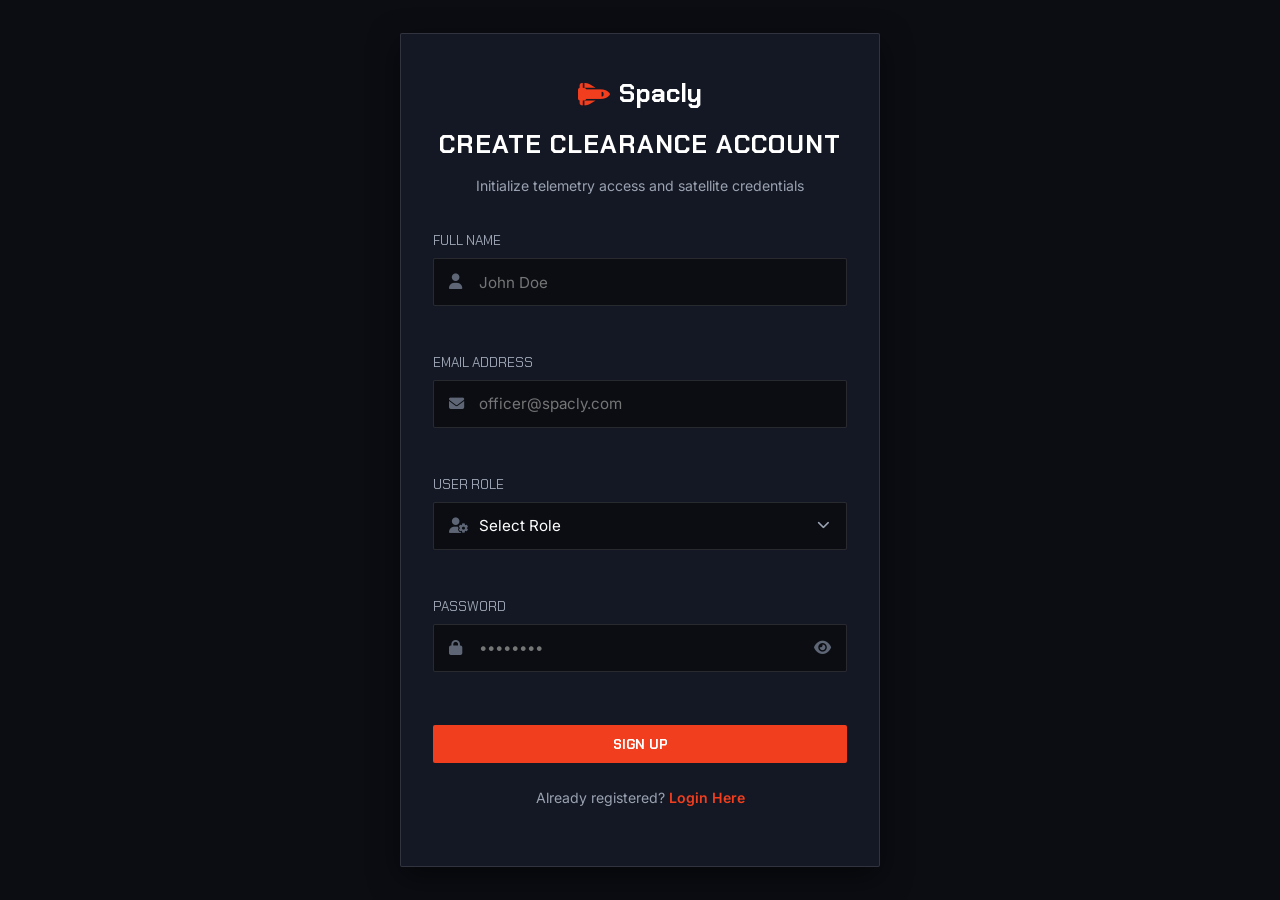
==== commit 4f1dd4e1: "Add files via upload" ====
--- a/auth.html
+++ b/auth.html
@@ -53,14 +53,24 @@
                     </div>
 
                     <div class="input-group">
-                        <label for="signupRole">User Role</label>
-                        <div class="input-field">
+                        <label>User Role</label>
+                        <div class="input-field custom-dropdown-wrap" id="roleDropdown">
                             <i class="fa-solid fa-user-gear field-icon"></i>
-                            <select id="signupRole" required>
-                                <option value="" disabled selected>Select Role</option>
-                                <option value="Client">Client</option>
-                                <option value="Admin">Admin</option>
-                            </select>
+                            <input type="hidden" id="signupRole" value="">
+
+                            <button type="button" class="dropdown-trigger" id="roleDropdownTrigger">
+                                <span class="selected-text">Select Role</span>
+                                <i class="fa-solid fa-chevron-down arrow-icon"></i>
+                            </button>
+
+                            <ul class="dropdown-menu" id="roleDropdownMenu">
+                                <li class="dropdown-item" data-value="Client">
+                                    <i class="fa-solid fa-user"></i> Client
+                                </li>
+                                <li class="dropdown-item" data-value="Admin">
+                                    <i class="fa-solid fa-user-shield"></i> Admin
+                                </li>
+                            </ul>
                         </div>
                         <span class="error-msg" id="signupRoleError"></span>
                     </div>
@@ -154,174 +164,214 @@
 
     <script>
 
-       document.addEventListener('DOMContentLoaded', () => {
-    if (typeof AOS !== 'undefined') {
-        AOS.init({ duration: 800, once: true });
+        document.addEventListener('DOMContentLoaded', () => {
+            if (typeof AOS !== 'undefined') {
+                AOS.init({duration: 800, once: true});
+            }
+
+            const signupCard = document.getElementById('signupCard');
+            const loginCard = document.getElementById('loginCard');
+            const forgotCard = document.getElementById('forgotCard');
+
+            const toLoginBtn = document.getElementById('toLoginBtn');
+            const toSignupBtn = document.getElementById('toSignupBtn');
+            const toForgotBtn = document.getElementById('toForgotBtn');
+            const backToLoginBtn = document.getElementById('backToLoginBtn');
+
+            function switchCard(hideCard, showCard) {
+                hideCard.classList.add('hidden');
+                showCard.classList.remove('hidden');
+            }
+
+            toLoginBtn.addEventListener('click', (e) => {e.preventDefault(); switchCard(signupCard, loginCard);});
+            toSignupBtn.addEventListener('click', (e) => {e.preventDefault(); switchCard(loginCard, signupCard);});
+            toForgotBtn.addEventListener('click', (e) => {e.preventDefault(); switchCard(loginCard, forgotCard);});
+            backToLoginBtn.addEventListener('click', (e) => {e.preventDefault(); switchCard(forgotCard, loginCard);});
+
+            document.querySelectorAll('.toggle-password').forEach(icon => {
+                icon.addEventListener('click', () => {
+                    const input = icon.previousElementSibling;
+                    if (input.type === 'password') {
+                        input.type = 'text';
+                        icon.classList.replace('fa-eye', 'fa-eye-slash');
+                    } else {
+                        input.type = 'password';
+                        icon.classList.replace('fa-eye-slash', 'fa-eye');
+                    }
+                });
+            });
+
+            const alphaRegex = /^[A-Za-z\s]+$/;
+            const emailRegex = /^[^\s@]+@[^\s@]+\.[^\s@]+$/;
+
+            const signupForm = document.getElementById('signupForm');
+            signupForm.addEventListener('submit', (e) => {
+                e.preventDefault();
+                let isValid = true;
+
+                const nameInput = document.getElementById('signupName');
+                const emailInput = document.getElementById('signupEmail');
+                const roleInput = document.getElementById('signupRole');
+                const passwordInput = document.getElementById('signupPassword');
+
+                const nameErr = document.getElementById('signupNameError');
+                const emailErr = document.getElementById('signupEmailError');
+                const roleErr = document.getElementById('signupRoleError');
+                const passErr = document.getElementById('signupPasswordError');
+
+                if (!nameInput.value.trim()) {
+                    nameErr.textContent = 'Name is required.';
+                    isValid = false;
+                } else if (!alphaRegex.test(nameInput.value.trim())) {
+                    nameErr.textContent = 'Name must only contain alphabets.';
+                    isValid = false;
+                } else {
+                    nameErr.textContent = '';
+                }
+
+                if (!emailInput.value.trim()) {
+                    emailErr.textContent = 'Email is required.';
+                    isValid = false;
+                } else if (!emailRegex.test(emailInput.value.trim())) {
+                    emailErr.textContent = 'Invalid email format (e.g. user@domain.com).';
+                    isValid = false;
+                } else {
+                    emailErr.textContent = '';
+                }
+
+                if (!roleInput.value) {
+                    roleErr.textContent = 'Please select a role.';
+                    isValid = false;
+                } else {
+                    roleErr.textContent = '';
+                }
+
+                if (!passwordInput.value) {
+                    passErr.textContent = 'Password is required.';
+                    isValid = false;
+                } else if (passwordInput.value.length < 6) {
+                    passErr.textContent = 'Password must be at least 6 characters.';
+                    isValid = false;
+                } else {
+                    passErr.textContent = '';
+                }
+
+                if (isValid) {
+                    const userData = {
+                        name: nameInput.value.trim(),
+                        email: emailInput.value.trim(),
+                        role: roleInput.value,
+                        password: passwordInput.value
+                    };
+                    localStorage.setItem('registeredUser', JSON.stringify(userData));
+                    signupForm.reset();
+                    switchCard(signupCard, loginCard);
+                }
+            });
+
+            const loginForm = document.getElementById('loginForm');
+            loginForm.addEventListener('submit', (e) => {
+                e.preventDefault();
+                let isValid = true;
+
+                const emailInput = document.getElementById('loginEmail');
+                const passwordInput = document.getElementById('loginPassword');
+
+                const emailErr = document.getElementById('loginEmailError');
+                const passErr = document.getElementById('loginPasswordError');
+
+                if (!emailInput.value.trim()) {
+                    emailErr.textContent = 'Email is required.';
+                    isValid = false;
+                } else if (!emailRegex.test(emailInput.value.trim())) {
+                    emailErr.textContent = 'Invalid email format.';
+                    isValid = false;
+                } else {
+                    emailErr.textContent = '';
+                }
+
+                if (!passwordInput.value) {
+                    passErr.textContent = 'Password is required.';
+                    isValid = false;
+                } else {
+                    passErr.textContent = '';
+                }
+
+                if (isValid) {
+                    const savedUser = JSON.parse(localStorage.getItem('registeredUser'));
+
+                    if (savedUser && savedUser.email === emailInput.value.trim() && savedUser.password === passwordInput.value) {
+                        sessionStorage.setItem('activeUserEmail', savedUser.email);
+                        sessionStorage.setItem('activeUserRole', savedUser.role);
+
+                        // Role-based redirection logic
+                        if (savedUser.role === 'Admin') {
+                            window.location.href = 'admin.html';
+                        } else {
+                            window.location.href = 'client.html';
+                        }
+                    } else {
+                        emailErr.textContent = 'Invalid email or password credentials.';
+                    }
+                }
+            });
+
+            const forgotForm = document.getElementById('forgotForm');
+            forgotForm.addEventListener('submit', (e) => {
+                e.preventDefault();
+                const emailInput = document.getElementById('forgotEmail');
+                const emailErr = document.getElementById('forgotEmailError');
+
+                if (!emailInput.value.trim()) {
+                    emailErr.textContent = 'Email is required.';
+                } else if (!emailRegex.test(emailInput.value.trim())) {
+                    emailErr.textContent = 'Invalid email format.';
+                } else {
+                    emailErr.textContent = '';
+                    window.location.href = 'error.html';
+                }
+            });
+        });
+
+
+
+
+// Custom Role Dropdown Handler
+const roleDropdownWrap = document.getElementById('roleDropdown');
+const roleDropdownTrigger = document.getElementById('roleDropdownTrigger');
+const roleDropdownItems = document.querySelectorAll('#roleDropdownMenu .dropdown-item');
+const signupRoleInput = document.getElementById('signupRole');
+const triggerText = roleDropdownTrigger ? roleDropdownTrigger.querySelector('.selected-text') : null;
+const roleErr = document.getElementById('signupRoleError');
+
+if (roleDropdownTrigger && roleDropdownWrap) {
+  roleDropdownTrigger.addEventListener('click', (e) => {
+    e.stopPropagation();
+    roleDropdownWrap.classList.toggle('open');
+  });
+
+  roleDropdownItems.forEach(item => {
+    item.addEventListener('click', () => {
+      const val = item.getAttribute('data-value');
+
+      roleDropdownItems.forEach(i => i.classList.remove('selected'));
+      item.classList.add('selected');
+
+      if (signupRoleInput) signupRoleInput.value = val;
+      if (triggerText) triggerText.textContent = val;
+      if (roleErr) roleErr.textContent = ''; // Clear error on selection
+
+      roleDropdownWrap.classList.remove('open');
+    });
+  });
+
+  // Close dropdown when clicking anywhere outside
+  document.addEventListener('click', (e) => {
+    if (!roleDropdownWrap.contains(e.target)) {
+      roleDropdownWrap.classList.remove('open');
     }
-
-    const signupCard = document.getElementById('signupCard');
-    const loginCard = document.getElementById('loginCard');
-    const forgotCard = document.getElementById('forgotCard');
-
-    const toLoginBtn = document.getElementById('toLoginBtn');
-    const toSignupBtn = document.getElementById('toSignupBtn');
-    const toForgotBtn = document.getElementById('toForgotBtn');
-    const backToLoginBtn = document.getElementById('backToLoginBtn');
-
-    function switchCard(hideCard, showCard) {
-        hideCard.classList.add('hidden');
-        showCard.classList.remove('hidden');
-    }
-
-    toLoginBtn.addEventListener('click', (e) => { e.preventDefault(); switchCard(signupCard, loginCard); });
-    toSignupBtn.addEventListener('click', (e) => { e.preventDefault(); switchCard(loginCard, signupCard); });
-    toForgotBtn.addEventListener('click', (e) => { e.preventDefault(); switchCard(loginCard, forgotCard); });
-    backToLoginBtn.addEventListener('click', (e) => { e.preventDefault(); switchCard(forgotCard, loginCard); });
-
-    document.querySelectorAll('.toggle-password').forEach(icon => {
-        icon.addEventListener('click', () => {
-            const input = icon.previousElementSibling;
-            if (input.type === 'password') {
-                input.type = 'text';
-                icon.classList.replace('fa-eye', 'fa-eye-slash');
-            } else {
-                input.type = 'password';
-                icon.classList.replace('fa-eye-slash', 'fa-eye');
-            }
-        });
-    });
-
-    const alphaRegex = /^[A-Za-z\s]+$/;
-    const emailRegex = /^[^\s@]+@[^\s@]+\.[^\s@]+$/;
-
-    const signupForm = document.getElementById('signupForm');
-    signupForm.addEventListener('submit', (e) => {
-        e.preventDefault();
-        let isValid = true;
-
-        const nameInput = document.getElementById('signupName');
-        const emailInput = document.getElementById('signupEmail');
-        const roleInput = document.getElementById('signupRole');
-        const passwordInput = document.getElementById('signupPassword');
-
-        const nameErr = document.getElementById('signupNameError');
-        const emailErr = document.getElementById('signupEmailError');
-        const roleErr = document.getElementById('signupRoleError');
-        const passErr = document.getElementById('signupPasswordError');
-
-        if (!nameInput.value.trim()) {
-            nameErr.textContent = 'Name is required.';
-            isValid = false;
-        } else if (!alphaRegex.test(nameInput.value.trim())) {
-            nameErr.textContent = 'Name must only contain alphabets.';
-            isValid = false;
-        } else {
-            nameErr.textContent = '';
-        }
-
-        if (!emailInput.value.trim()) {
-            emailErr.textContent = 'Email is required.';
-            isValid = false;
-        } else if (!emailRegex.test(emailInput.value.trim())) {
-            emailErr.textContent = 'Invalid email format (e.g. user@domain.com).';
-            isValid = false;
-        } else {
-            emailErr.textContent = '';
-        }
-
-        if (!roleInput.value) {
-            roleErr.textContent = 'Please select a role.';
-            isValid = false;
-        } else {
-            roleErr.textContent = '';
-        }
-
-        if (!passwordInput.value) {
-            passErr.textContent = 'Password is required.';
-            isValid = false;
-        } else if (passwordInput.value.length < 6) {
-            passErr.textContent = 'Password must be at least 6 characters.';
-            isValid = false;
-        } else {
-            passErr.textContent = '';
-        }
-
-        if (isValid) {
-            const userData = {
-                name: nameInput.value.trim(),
-                email: emailInput.value.trim(),
-                role: roleInput.value,
-                password: passwordInput.value
-            };
-            localStorage.setItem('registeredUser', JSON.stringify(userData));
-            signupForm.reset();
-            switchCard(signupCard, loginCard);
-        }
-    });
-
-    const loginForm = document.getElementById('loginForm');
-    loginForm.addEventListener('submit', (e) => {
-        e.preventDefault();
-        let isValid = true;
-
-        const emailInput = document.getElementById('loginEmail');
-        const passwordInput = document.getElementById('loginPassword');
-
-        const emailErr = document.getElementById('loginEmailError');
-        const passErr = document.getElementById('loginPasswordError');
-
-        if (!emailInput.value.trim()) {
-            emailErr.textContent = 'Email is required.';
-            isValid = false;
-        } else if (!emailRegex.test(emailInput.value.trim())) {
-            emailErr.textContent = 'Invalid email format.';
-            isValid = false;
-        } else {
-            emailErr.textContent = '';
-        }
-
-        if (!passwordInput.value) {
-            passErr.textContent = 'Password is required.';
-            isValid = false;
-        } else {
-            passErr.textContent = '';
-        }
-
-        if (isValid) {
-            const savedUser = JSON.parse(localStorage.getItem('registeredUser'));
-
-            if (savedUser && savedUser.email === emailInput.value.trim() && savedUser.password === passwordInput.value) {
-                sessionStorage.setItem('activeUserEmail', savedUser.email);
-                sessionStorage.setItem('activeUserRole', savedUser.role);
-
-                // Role-based redirection logic
-                if (savedUser.role === 'Admin') {
-                    window.location.href = 'admin.html';
-                } else {
-                    window.location.href = 'client.html';
-                }
-            } else {
-                emailErr.textContent = 'Invalid email or password credentials.';
-            }
-        }
-    });
-
-    const forgotForm = document.getElementById('forgotForm');
-    forgotForm.addEventListener('submit', (e) => {
-        e.preventDefault();
-        const emailInput = document.getElementById('forgotEmail');
-        const emailErr = document.getElementById('forgotEmailError');
-
-        if (!emailInput.value.trim()) {
-            emailErr.textContent = 'Email is required.';
-        } else if (!emailRegex.test(emailInput.value.trim())) {
-            emailErr.textContent = 'Invalid email format.';
-        } else {
-            emailErr.textContent = '';
-            window.location.href = 'error.html';
-        }
-    });
-});
+  });
+}
 
     </script>
 
--- a/auth.css
+++ b/auth.css
@@ -191,6 +191,96 @@
   gap: 0.5rem;
 }
 
+/* Custom Dropdown Container */
+.custom-dropdown-wrap {
+  position: relative;
+  width: 100%;
+}
+
+.dropdown-trigger {
+  width: 100%;
+  padding: 0.85rem 1rem 0.85rem 2.8rem;
+  background-color: var(--color-bg-main);
+  border: 1px solid var(--border-light, rgba(255, 255, 255, 0.1));
+  color: var(--color-text-primary, #ffffff);
+  border-radius: var(--border-radius-btn, 2px);
+  display: flex;
+  align-items: center;
+  justify-content: space-between;
+  cursor: pointer;
+  font-family: 'Inter', sans-serif;
+  font-size: 0.95rem;
+  transition: var(--transition-speed, 0.3s ease);
+}
+
+.dropdown-trigger:hover,
+.custom-dropdown-wrap.open .dropdown-trigger {
+  border-color: var(--color-accent-primary);
+}
+
+.arrow-icon {
+  font-size: 0.8rem;
+  color: var(--color-text-secondary);
+  transition: transform 0.3s ease;
+}
+
+.custom-dropdown-wrap.open .arrow-icon {
+  transform: rotate(180deg);
+  color: var(--color-accent-primary);
+}
+
+.dropdown-menu {
+  position: absolute;
+  top: calc(100% + 6px);
+  left: 0;
+  width: 100%;
+  background-color: var(--color-bg-surface);
+  border: 1px solid var(--border-light, rgba(255, 255, 255, 0.15));
+  border-radius: var(--border-radius-btn, 2px);
+  list-style: none;
+  padding: 0.4rem 0;
+  margin: 0;
+  z-index: 20;
+  box-shadow: 0 8px 24px rgba(0, 0, 0, 0.6);
+  opacity: 0;
+  visibility: hidden;
+  transform: translateY(-8px);
+  transition: all 0.25s cubic-bezier(0.16, 1, 0.3, 1);
+}
+
+.custom-dropdown-wrap.open .dropdown-menu {
+  opacity: 1;
+  visibility: visible;
+  transform: translateY(0);
+}
+
+.dropdown-item {
+  padding: 0.75rem 1.25rem;
+  font-family: 'Inter', sans-serif;
+  font-size: 0.9rem;
+  color: var(--color-text-secondary);
+  cursor: pointer;
+  display: flex;
+  align-items: center;
+  gap: 0.75rem;
+  transition: background-color 0.2s ease, color 0.2s ease;
+}
+
+.dropdown-item i {
+  color: var(--color-text-muted);
+}
+
+.dropdown-item:hover,
+.dropdown-item.selected {
+  background-color: rgba(240, 62, 30, 0.1);
+  color: var(--color-text-primary);
+}
+
+.dropdown-item:hover i,
+.dropdown-item.selected i {
+  color: var(--color-accent-primary);
+}
+
 @media screen and (max-width: 768px) {
   .auth-wrapper,
   .dashboard-wrapper {
--- a/style.css
+++ b/style.css
@@ -1,4 +1,9 @@
-h1, h2, h3, h4, h5, h6 {
+h1,
+h2,
+h3,
+h4,
+h5,
+h6 {
   font-family: 'Chakra Petch', sans-serif;
   color: var(--color-text-primary);
   font-weight: 700;
@@ -6,9 +11,17 @@
   letter-spacing: 0.04em;
 }
 
-h1 { font-size: clamp(2.5rem, 5vw, 4rem); }
-h2 { font-size: 2.2rem; }
-h3 { font-size: 1.5rem; }
+h1 {
+  font-size: clamp(2.5rem, 5vw, 4rem);
+}
+
+h2 {
+  font-size: 2.2rem;
+}
+
+h3 {
+  font-size: 1.5rem;
+}
 
 .header {
   position: fixed;
@@ -328,9 +341,11 @@
   .hamburger.active .bar:nth-child(1) {
     transform: translateY(9px) rotate(45deg);
   }
+
   .hamburger.active .bar:nth-child(2) {
     opacity: 0;
   }
+
   .hamburger.active .bar:nth-child(3) {
     transform: translateY(-9px) rotate(-45deg);
   }
@@ -371,18 +386,16 @@
 .hero-bg-overlay {
   position: absolute;
   inset: 0;
-  background: radial-gradient(
-    circle at 65% 35%, 
-    rgba(20, 24, 36, 0.95) 0%, 
-    var(--color-bg-main, #0b0d13) 75%
-  );
+  background: radial-gradient(circle at 65% 35%,
+      rgba(20, 24, 36, 0.95) 0%,
+      var(--color-bg-main, #0b0d13) 75%);
   z-index: 1;
 }
 
 .hero-grid-pattern {
   position: absolute;
   inset: 0;
-  background-image: 
+  background-image:
     linear-gradient(var(--border-light, rgba(255, 255, 255, 0.12)) 1px, transparent 1px),
     linear-gradient(90deg, var(--border-light, rgba(255, 255, 255, 0.12)) 1px, transparent 1px);
   background-size: 50px 50px;
@@ -397,11 +410,9 @@
   right: 12%;
   width: 520px;
   height: 520px;
-  background: radial-gradient(
-    circle, 
-    var(--color-accent-glow, rgba(240, 62, 30, 0.35)) 0%, 
-    transparent 70%
-  );
+  background: radial-gradient(circle,
+      var(--color-accent-glow, rgba(240, 62, 30, 0.35)) 0%,
+      transparent 70%);
   filter: blur(70px);
   opacity: 0.7;
   z-index: 1;
@@ -559,8 +570,8 @@
   border-radius: 50%;
   border: 1px dashed rgba(255, 255, 255, 0.2);
   background: rgba(20, 24, 36, 0.35);
-  box-shadow: 
-    0 0 40px rgba(0, 0, 0, 0.7), 
+  box-shadow:
+    0 0 40px rgba(0, 0, 0, 0.7),
     inset 0 0 25px var(--color-accent-glow, rgba(240, 62, 30, 0.35));
   display: flex;
   align-items: center;
@@ -580,11 +591,9 @@
   position: absolute;
   inset: 0;
   border-radius: 50%;
-  background: conic-gradient(
-    from 0deg, 
-    transparent 65%, 
-    var(--color-accent-glow, rgba(240, 62, 30, 0.35)) 100%
-  );
+  background: conic-gradient(from 0deg,
+      transparent 65%,
+      var(--color-accent-glow, rgba(240, 62, 30, 0.35)) 100%);
   animation: radar-spin 5s linear infinite;
 }
 
@@ -624,20 +633,47 @@
   opacity: 0.6;
 }
 
-.marker-tl { top: 12px; left: 12px; }
-.marker-tr { top: 12px; right: 12px; }
-.marker-bl { bottom: 12px; left: 12px; }
-.marker-br { bottom: 12px; right: 12px; }
+.marker-tl {
+  top: 12px;
+  left: 12px;
+}
+
+.marker-tr {
+  top: 12px;
+  right: 12px;
+}
+
+.marker-bl {
+  bottom: 12px;
+  left: 12px;
+}
+
+.marker-br {
+  bottom: 12px;
+  right: 12px;
+}
 
 /* --- Keyframe Animations --- */
 @keyframes radar-spin {
-  from { transform: rotate(0deg); }
-  to { transform: rotate(360deg); }
+  from {
+    transform: rotate(0deg);
+  }
+
+  to {
+    transform: rotate(360deg);
+  }
 }
 
 @keyframes pulse-beacon {
-  0% { opacity: 0.3; transform: scale(0.85); }
-  100% { opacity: 1; transform: scale(1.2); }
+  0% {
+    opacity: 0.3;
+    transform: scale(0.85);
+  }
+
+  100% {
+    opacity: 1;
+    transform: scale(1.2);
+  }
 }
 
 /* ==========================================================================
@@ -995,9 +1031,17 @@
   border-radius: 50%;
 }
 
-.dot-red { background: #f03e1e; }
-.dot-yellow { background: #e6a23c; }
-.dot-green { background: #67c23a; }
+.dot-red {
+  background: #f03e1e;
+}
+
+.dot-yellow {
+  background: #e6a23c;
+}
+
+.dot-green {
+  background: #67c23a;
+}
 
 .console-title {
   font-size: 0.75rem;
@@ -1029,9 +1073,17 @@
   margin-bottom: 0.25rem;
 }
 
-.text-muted { color: var(--color-text-muted, #5e6675); }
-.text-success { color: #67c23a; }
-.text-accent { color: var(--color-accent-primary, #f03e1e); }
+.text-muted {
+  color: var(--color-text-muted, #5e6675);
+}
+
+.text-success {
+  color: #67c23a;
+}
+
+.text-accent {
+  color: var(--color-accent-primary, #f03e1e);
+}
 
 .console-prompt {
   display: flex;
@@ -1097,8 +1149,15 @@
 
 /* Cursor Blink Keyframe */
 @keyframes cursor-blink {
-  0%, 100% { opacity: 0; }
-  50% { opacity: 1; }
+
+  0%,
+  100% {
+    opacity: 0;
+  }
+
+  50% {
+    opacity: 1;
+  }
 }
 
 /* ==========================================================================
@@ -1403,12 +1462,10 @@
   bottom: 0;
   left: 12px;
   width: 2px;
-  background: linear-gradient(
-    180deg, 
-    var(--color-accent-primary, #f03e1e) 0%, 
-    var(--border-light, rgba(255, 255, 255, 0.12)) 80%,
-    transparent 100%
-  );
+  background: linear-gradient(180deg,
+      var(--color-accent-primary, #f03e1e) 0%,
+      var(--border-light, rgba(255, 255, 255, 0.12)) 80%,
+      transparent 100%);
 }
 
 /* Timeline Cards */
@@ -1619,7 +1676,8 @@
 /* Track Box Container */
 .testimonial-track {
   display: flex;
-  width: 300%; /* 3 slides = 300% width */
+  width: 300%;
+  /* 3 slides = 300% width */
   transition: transform 0.8s cubic-bezier(0.16, 1, 0.3, 1);
   animation: auto-rotate 15s infinite ease-in-out;
 }
@@ -1732,13 +1790,21 @@
 }
 
 /* Radio Control Checked States (Manual Click Overrides) */
-#slide-1:checked ~ .testimonial-track { transform: translateX(0%); }
-#slide-2:checked ~ .testimonial-track { transform: translateX(-33.333%); }
-#slide-3:checked ~ .testimonial-track { transform: translateX(-66.666%); }
-
-#slide-1:checked ~ .slider-nav label[for="slide-1"],
-#slide-2:checked ~ .slider-nav label[for="slide-2"],
-#slide-3:checked ~ .slider-nav label[for="slide-3"] {
+#slide-1:checked~.testimonial-track {
+  transform: translateX(0%);
+}
+
+#slide-2:checked~.testimonial-track {
+  transform: translateX(-33.333%);
+}
+
+#slide-3:checked~.testimonial-track {
+  transform: translateX(-66.666%);
+}
+
+#slide-1:checked~.slider-nav label[for="slide-1"],
+#slide-2:checked~.slider-nav label[for="slide-2"],
+#slide-3:checked~.slider-nav label[for="slide-3"] {
   background: var(--color-accent-primary, #f03e1e);
   box-shadow: 0 0 10px var(--color-accent-primary, #f03e1e);
   width: 28px;
@@ -1747,16 +1813,36 @@
 
 /* CSS Keyframe Animation for Auto-Change */
 @keyframes auto-rotate {
-  0%, 28% { transform: translateX(0%); }
-  33%, 61% { transform: translateX(-33.333%); }
-  66%, 94% { transform: translateX(-66.666%); }
-  100% { transform: translateX(0%); }
+
+  0%,
+  28% {
+    transform: translateX(0%);
+  }
+
+  33%,
+  61% {
+    transform: translateX(-33.333%);
+  }
+
+  66%,
+  94% {
+    transform: translateX(-66.666%);
+  }
+
+  100% {
+    transform: translateX(0%);
+  }
 }
 
 /* Avatar Rotation Keyframe */
 @keyframes radar-spin {
-  from { transform: rotate(0deg); }
-  to { transform: rotate(360deg); }
+  from {
+    transform: rotate(0deg);
+  }
+
+  to {
+    transform: rotate(360deg);
+  }
 }
 
 /* ==========================================================================
@@ -1944,7 +2030,8 @@
   align-items: center;
   justify-content: space-between;
   gap: 1rem;
-  list-style: none; /* Hide default HTML disclosure arrow */
+  list-style: none;
+  /* Hide default HTML disclosure arrow */
   user-select: none;
 }
 
@@ -1971,7 +2058,8 @@
 }
 
 .faq-item[open] .accordion-icon {
-  transform: rotate(45deg); /* Turns '+' into 'x' when opened */
+  transform: rotate(45deg);
+  /* Turns '+' into 'x' when opened */
 }
 
 .faq-answer {
@@ -2001,8 +2089,15 @@
 }
 
 @keyframes fadeIn {
-  from { opacity: 0; transform: translateY(-6px); }
-  to { opacity: 1; transform: translateY(0); }
+  from {
+    opacity: 0;
+    transform: translateY(-6px);
+  }
+
+  to {
+    opacity: 1;
+    transform: translateY(0);
+  }
 }
 
 /* ==========================================================================
@@ -2028,7 +2123,8 @@
   }
 
   .question-meta {
-    display: none; /* Hide ID prefix on small screens to save width */
+    display: none;
+    /* Hide ID prefix on small screens to save width */
   }
 
   .faq-support-card {
@@ -2088,11 +2184,9 @@
   transform: translate(-50%, -50%);
   width: 500px;
   height: 500px;
-  background: radial-gradient(
-    circle, 
-    var(--color-accent-glow, rgba(240, 62, 30, 0.35)) 0%, 
-    transparent 70%
-  );
+  background: radial-gradient(circle,
+      var(--color-accent-glow, rgba(240, 62, 30, 0.35)) 0%,
+      transparent 70%);
   filter: blur(80px);
   opacity: 0.6;
   pointer-events: none;
@@ -2101,7 +2195,7 @@
 .cta-grid-overlay {
   position: absolute;
   inset: 0;
-  background-image: 
+  background-image:
     linear-gradient(var(--border-light, rgba(255, 255, 255, 0.12)) 1px, transparent 1px),
     linear-gradient(90deg, var(--border-light, rgba(255, 255, 255, 0.12)) 1px, transparent 1px);
   background-size: 40px 40px;
@@ -2214,8 +2308,15 @@
 }
 
 @keyframes pulse-beacon {
-  0% { opacity: 0.3; transform: scale(0.85); }
-  100% { opacity: 1; transform: scale(1.2); }
+  0% {
+    opacity: 0.3;
+    transform: scale(0.85);
+  }
+
+  100% {
+    opacity: 1;
+    transform: scale(1.2);
+  }
 }
 
 /* ==========================================================================
@@ -2291,7 +2392,8 @@
   .hero-content {
     display: flex;
     flex-direction: column;
-    align-items: center !important; /* Forces badges, titles & buttons to exact center */
+    align-items: center !important;
+    /* Forces badges, titles & buttons to exact center */
     text-align: center !important;
   }
 
@@ -2308,7 +2410,8 @@
 
   .hero-actions .btn {
     width: 100%;
-    max-width: 300px; /* Keeps buttons clean and centered */
+    max-width: 300px;
+    /* Keeps buttons clean and centered */
   }
 
   .hero-stats-grid {
@@ -2340,6 +2443,6 @@
 
   .cta-actions .btn {
     width: 100%;
-    max-width: 300px;
+    width: 400px;
   }
 }
